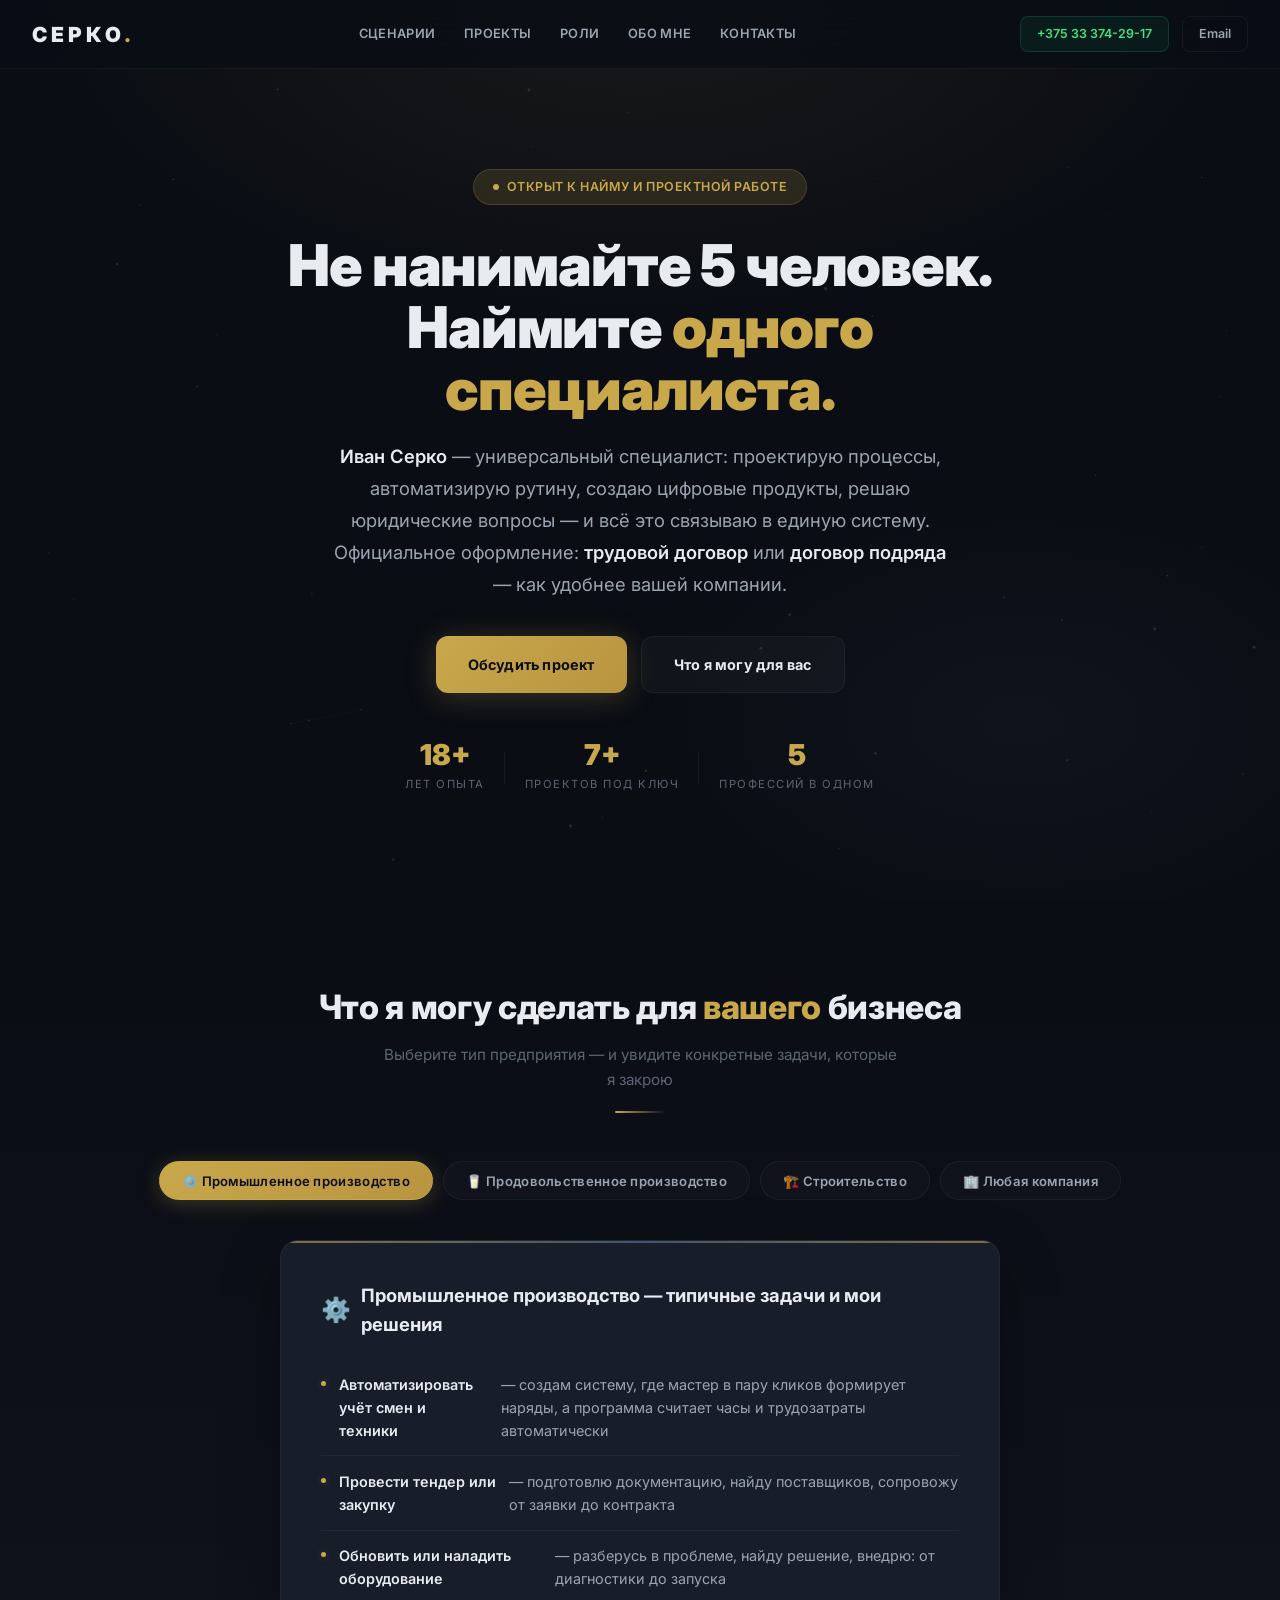
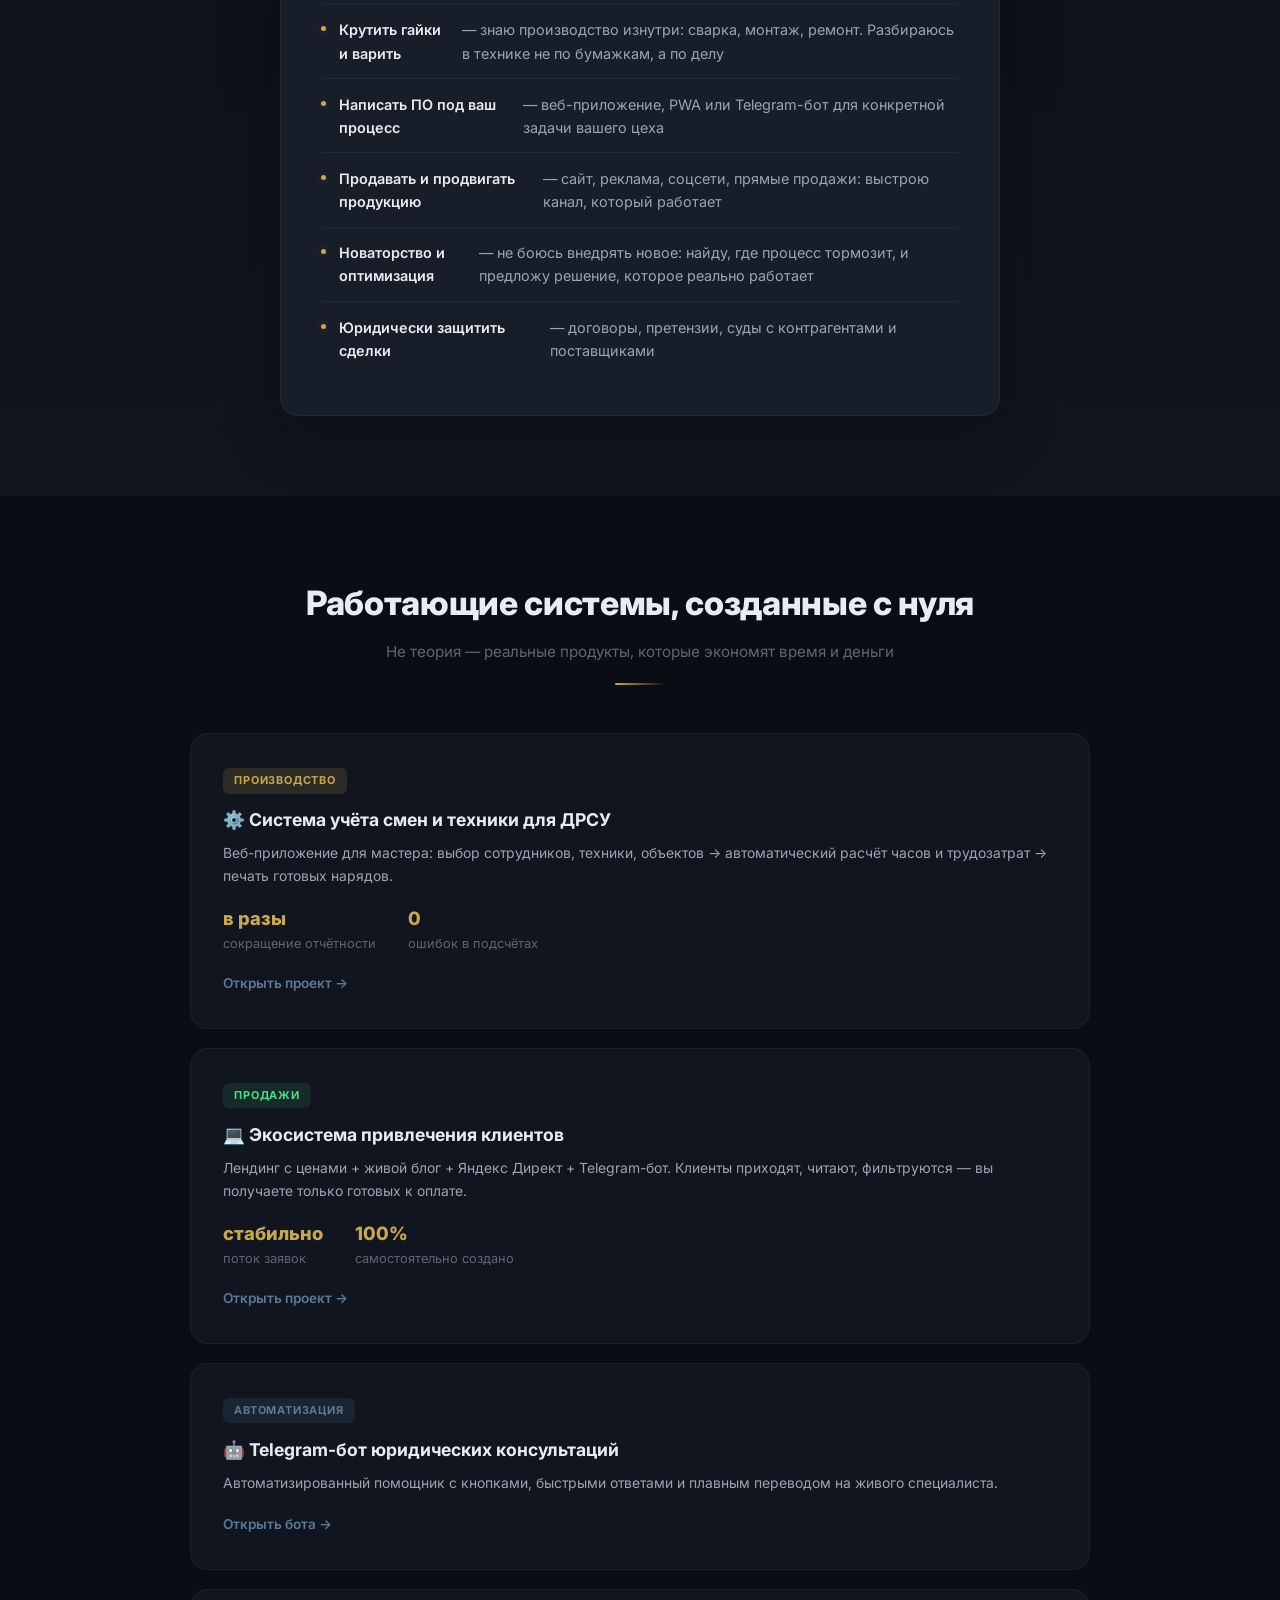
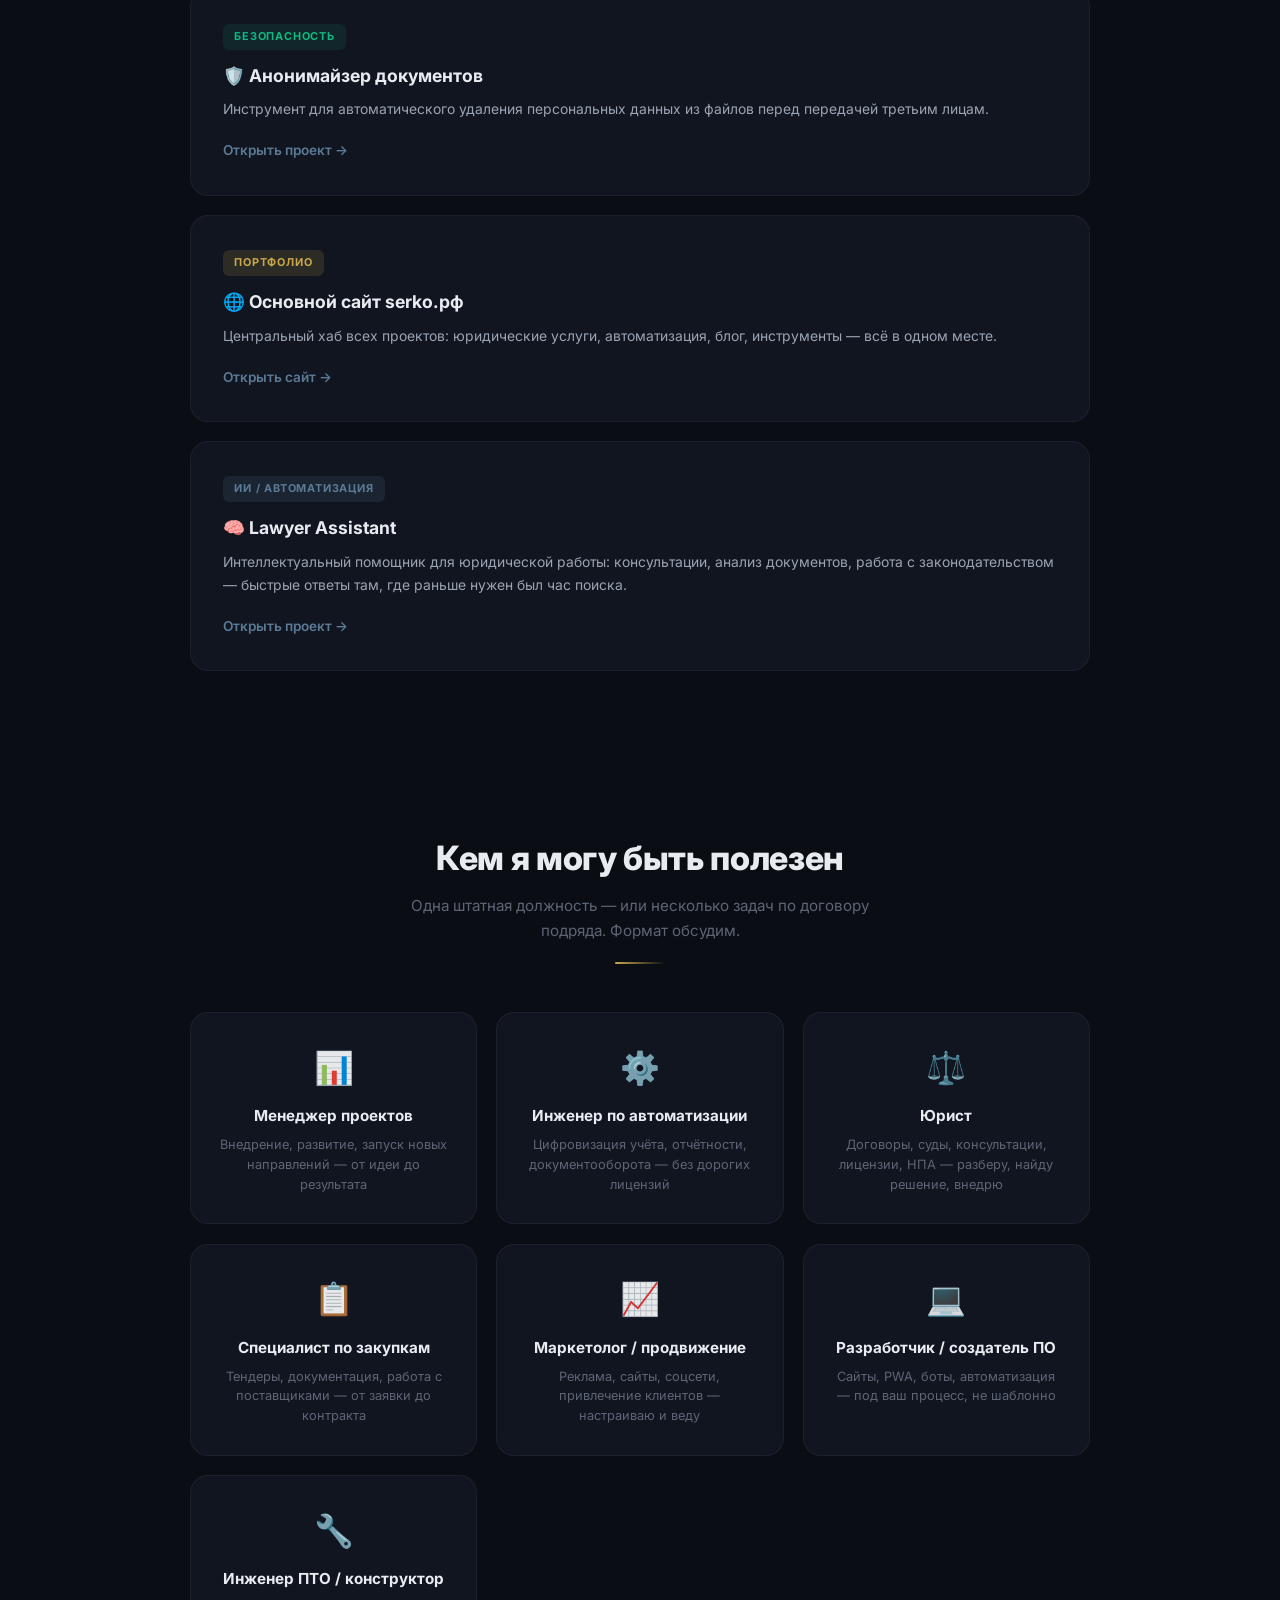
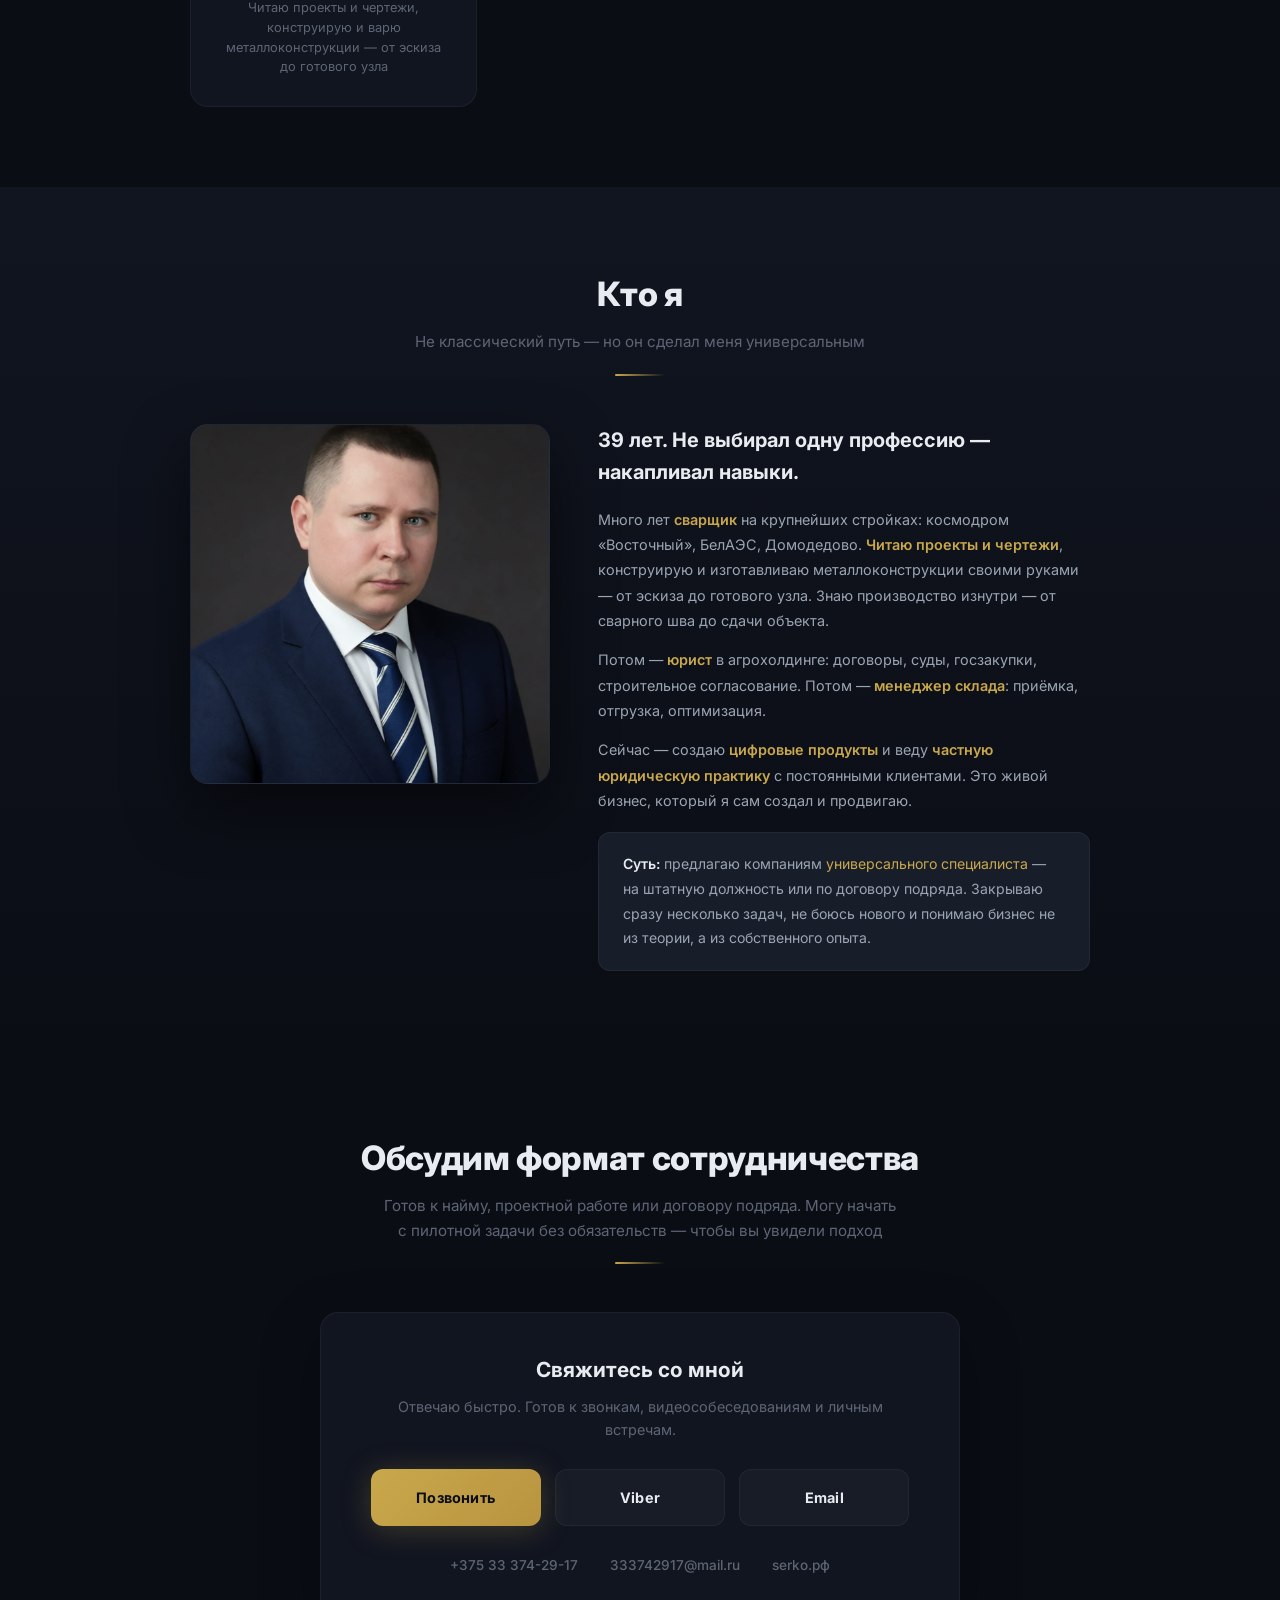
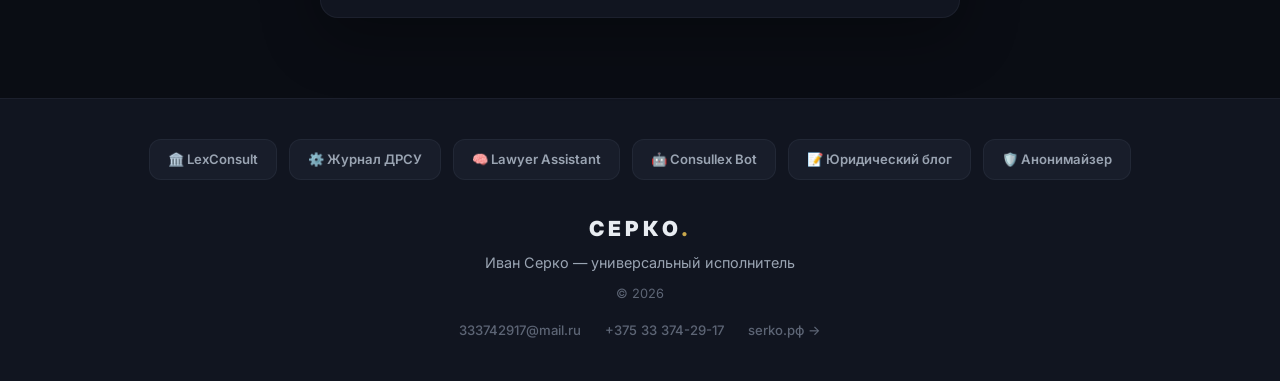
==== index.html @ 3af060c4 "Add files via upload" ====
<!DOCTYPE html>
<html lang="ru">
<head>
    <meta charset="UTF-8">
    <meta name="viewport" content="width=device-width, initial-scale=1.0, maximum-scale=1.0, user-scalable=no">
    <meta name="robots" content="noindex, nofollow">
    <title>Иван Серко — беру задачу от идеи до результата</title>
    <link rel="preconnect" href="https://fonts.googleapis.com">
    <link href="https://fonts.googleapis.com/css2?family=Inter:wght@300;400;500;600;700;800;900&display=swap" rel="stylesheet">
    <link rel="stylesheet" href="styles.css">
</head>
<body>

<nav class="navbar" aria-label="Основная навигация">
    <a href="#hero" class="nav-logo">СЕРКО<span>.</span></a>

    <div class="nav-links">
        <a href="#scenarios">Сценарии</a>
        <a href="#projects">Проекты</a>
        <a href="#roles">Роли</a>
        <a href="#about">Обо мне</a>
        <a href="#contact">Контакты</a>
    </div>

    <div class="nav-contact-top">
        <a href="tel:+375333742917" class="phone">+375 33 374-29-17</a>
        <a href="mailto:333742917@mail.ru">Email</a>
    </div>

    <button class="mobile-menu-btn" type="button" aria-expanded="false" aria-controls="mobileMenu" aria-label="Открыть меню">☰</button>

    <div class="mobile-menu" id="mobileMenu">
        <a href="#scenarios">Сценарии</a>
        <a href="#projects">Проекты</a>
        <a href="#roles">Роли</a>
        <a href="#about">Обо мне</a>
        <a href="#contact">Контакты</a>
        <a href="tel:+375333742917" class="phone">+375 33 374-29-17</a>
        <a href="mailto:333742917@mail.ru">333742917@mail.ru</a>
    </div>
</nav>

<section class="hero" id="hero">
    <canvas class="hero-canvas" aria-hidden="true"></canvas>
    <div class="hero-content">
        <div class="hero-badge">Открыт к найму и проектной работе</div>
        <h1 class="hero-title">Не нанимайте 5 человек.<br>Наймите <span class="accent">одного специалиста.</span></h1>
        <p class="hero-sub">
            <strong>Иван Серко</strong> — универсальный специалист: проектирую процессы, автоматизирую рутину, создаю цифровые продукты, решаю юридические вопросы — и всё это связываю в единую систему. Официальное оформление: <strong>трудовой договор</strong> или <strong>договор подряда</strong> — как удобнее вашей компании.
        </p>
        <div class="hero-cta">
            <a href="#contact" class="btn btn-primary">Обсудить проект</a>
            <a href="#scenarios" class="btn btn-secondary">Что я могу для вас</a>
        </div>
        <div class="hero-facts">
            <div class="hero-fact">
                <span class="num">18+</span>
                <span class="label">лет опыта</span>
            </div>
            <div class="hero-fact">
                <span class="num">7+</span>
                <span class="label">проектов под ключ</span>
            </div>
            <div class="hero-fact">
                <span class="num">5</span>
                <span class="label">профессий в одном</span>
            </div>
        </div>
    </div>
</section>

<section class="scenarios" id="scenarios">
    <div class="section-header fade-in">
        <h2>Что я могу сделать для <span style="color:var(--accent)">вашего</span> бизнеса</h2>
        <p>Выберите тип предприятия — и увидите конкретные задачи, которые я закрою</p>
        <div class="line"></div>
    </div>
    <div class="scenario-tabs fade-in" role="tablist">
        <button class="scenario-tab active" type="button">⚙️ Промышленное производство</button>
        <button class="scenario-tab" type="button">🥛 Продовольственное производство</button>
        <button class="scenario-tab" type="button">🏗️ Строительство</button>
        <button class="scenario-tab" type="button">🏢 Любая компания</button>
    </div>
    <div class="scenario-card fade-in" id="scenarioCard">
        <h3><span class="emoji">⚙️</span> Промышленное производство — типичные задачи и мои решения</h3>
        <ul class="scenario-list">
            <li><strong>Автоматизировать учёт смен и техники</strong> — создам систему, где мастер в пару кликов формирует наряды, а программа считает часы и трудозатраты автоматически</li>
            <li><strong>Провести тендер или закупку</strong> — подготовлю документацию, найду поставщиков, сопровожу от заявки до контракта</li>
            <li><strong>Обновить или наладить оборудование</strong> — разберусь в проблеме, найду решение, внедрю: от диагностики до запуска</li>
            <li><strong>Крутить гайки и варить</strong> — знаю производство изнутри: сварка, монтаж, ремонт. Разбираюсь в технике не по бумажкам, а по делу</li>
            <li><strong>Написать ПО под ваш процесс</strong> — веб-приложение, PWA или Telegram-бот для конкретной задачи вашего цеха</li>
            <li><strong>Продавать и продвигать продукцию</strong> — сайт, реклама, соцсети, прямые продажи: выстрою канал, который работает</li>
            <li><strong>Новаторство и оптимизация</strong> — не боюсь внедрять новое: найду, где процесс тормозит, и предложу решение, которое реально работает</li>
            <li><strong>Юридически защитить сделки</strong> — договоры, претензии, суды с контрагентами и поставщиками</li>
        </ul>
    </div>
</section>

<section class="projects" id="projects">
    <div class="section-header fade-in">
        <h2>Работающие системы, созданные с нуля</h2>
        <p>Не теория — реальные продукты, которые экономят время и деньги</p>
        <div class="line"></div>
    </div>
    <div class="projects-grid">
        <div class="project-card fade-in">
            <span class="tag">Производство</span>
            <h3>⚙️ Система учёта смен и техники для ДРСУ</h3>
            <p>Веб-приложение для мастера: выбор сотрудников, техники, объектов → автоматический расчёт часов и трудозатрат → печать готовых нарядов.</p>
            <div class="project-stats">
                <div class="project-stat"><div class="val">в разы</div><div class="lab">сокращение отчётности</div></div>
                <div class="project-stat"><div class="val">0</div><div class="lab">ошибок в подсчётах</div></div>
            </div>
            <a href="https://серко.рф/drsujournal" target="_blank" rel="noopener" class="project-link">Открыть проект →</a>
        </div>
        <div class="project-card fade-in">
            <span class="tag tag-green">Продажи</span>
            <h3>💻 Экосистема привлечения клиентов</h3>
            <p>Лендинг с ценами + живой блог + Яндекс Директ + Telegram-бот. Клиенты приходят, читают, фильтруются — вы получаете только готовых к оплате.</p>
            <div class="project-stats">
                <div class="project-stat"><div class="val">стабильно</div><div class="lab">поток заявок</div></div>
                <div class="project-stat"><div class="val">100%</div><div class="lab">самостоятельно создано</div></div>
            </div>
            <a href="https://серко.рф/lexconsult" target="_blank" rel="noopener" class="project-link">Открыть проект →</a>
        </div>
        <div class="project-card fade-in">
            <span class="tag tag-steel">Автоматизация</span>
            <h3>🤖 Telegram-бот юридических консультаций</h3>
            <p>Автоматизированный помощник с кнопками, быстрыми ответами и плавным переводом на живого специалиста.</p>
            <a href="https://t.me/ConsullexBot" target="_blank" rel="noopener" class="project-link">Открыть бота →</a>
        </div>
        <div class="project-card fade-in">
            <span class="tag tag-emerald">Безопасность</span>
            <h3>🛡️ Анонимайзер документов</h3>
            <p>Инструмент для автоматического удаления персональных данных из файлов перед передачей третьим лицам.</p>
            <a href="https://серко.рф/serko-anonymize/" target="_blank" rel="noopener" class="project-link">Открыть проект →</a>
        </div>
        <div class="project-card fade-in">
            <span class="tag">Портфолио</span>
            <h3>🌐 Основной сайт serko.рф</h3>
            <p>Центральный хаб всех проектов: юридические услуги, автоматизация, блог, инструменты — всё в одном месте.</p>
            <a href="https://серко.рф" target="_blank" rel="noopener" class="project-link">Открыть сайт →</a>
        </div>
        <div class="project-card fade-in">
            <span class="tag tag-steel">ИИ / Автоматизация</span>
            <h3>🧠 Lawyer Assistant</h3>
            <p>Интеллектуальный помощник для юридической работы: консультации, анализ документов, работа с законодательством — быстрые ответы там, где раньше нужен был час поиска.</p>
            <a href="https://серко.рф/lawyer_assistant_v3/" target="_blank" rel="noopener" class="project-link">Открыть проект →</a>
        </div>
    </div>
</section>

<section class="roles" id="roles">
    <div class="section-header fade-in">
        <h2>Кем я могу быть полезен</h2>
        <p>Одна штатная должность — или несколько задач по договору подряда. Формат обсудим.</p>
        <div class="line"></div>
    </div>
    <div class="roles-grid">
        <div class="role-card fade-in"><span class="emoji">📊</span><h3>Менеджер проектов</h3><p>Внедрение, развитие, запуск новых направлений — от идеи до результата</p></div>
        <div class="role-card fade-in"><span class="emoji">⚙️</span><h3>Инженер по автоматизации</h3><p>Цифровизация учёта, отчётности, документооборота — без дорогих лицензий</p></div>
        <div class="role-card fade-in"><span class="emoji">⚖️</span><h3>Юрист</h3><p>Договоры, суды, консультации, лицензии, НПА — разберу, найду решение, внедрю</p></div>
        <div class="role-card fade-in"><span class="emoji">📋</span><h3>Специалист по закупкам</h3><p>Тендеры, документация, работа с поставщиками — от заявки до контракта</p></div>
        <div class="role-card fade-in"><span class="emoji">📈</span><h3>Маркетолог / продвижение</h3><p>Реклама, сайты, соцсети, привлечение клиентов — настраиваю и веду</p></div>
        <div class="role-card fade-in"><span class="emoji">💻</span><h3>Разработчик / создатель ПО</h3><p>Сайты, PWA, боты, автоматизация — под ваш процесс, не шаблонно</p></div>
        <div class="role-card fade-in"><span class="emoji">🔧</span><h3>Инженер ПТО / конструктор</h3><p>Читаю проекты и чертежи, конструирую и варю металлоконструкции — от эскиза до готового узла</p></div>
    </div>
</section>

<section class="about" id="about">
    <div class="section-header fade-in">
        <h2>Кто я</h2>
        <p>Не классический путь — но он сделал меня универсальным</p>
        <div class="line"></div>
    </div>
    <div class="about-grid">
        <div class="about-photo fade-in">
            <img src="serko.jpg" alt="Иван Серко" loading="lazy" onload="this.classList.add('loaded')" onerror="this.style.display='none'">
            <span class="fallback">👨‍💻</span>
        </div>
        <div class="about-text fade-in">
            <h3>39 лет. Не выбирал одну профессию — накапливал навыки.</h3>
            <p>Много лет <strong>сварщик</strong> на крупнейших стройках: космодром «Восточный», БелАЭС, Домодедово. <strong>Читаю проекты и чертежи</strong>, конструирую и изготавливаю металлоконструкции своими руками — от эскиза до готового узла. Знаю производство изнутри — от сварного шва до сдачи объекта.</p>
            <p>Потом — <strong>юрист</strong> в агрохолдинге: договоры, суды, госзакупки, строительное согласование. Потом — <strong>менеджер склада</strong>: приёмка, отгрузка, оптимизация.</p>
            <p>Сейчас — создаю <strong>цифровые продукты</strong> и веду <strong>частную юридическую практику</strong> с постоянными клиентами. Это живой бизнес, который я сам создал и продвигаю.</p>
            <div class="about-box">
                <p><strong>Суть:</strong> предлагаю компаниям <span class="highlight">универсального специалиста</span> — на штатную должность или по договору подряда. Закрываю сразу несколько задач, не боюсь нового и понимаю бизнес не из теории, а из собственного опыта.</p>
            </div>
        </div>
    </div>
</section>

<section class="contact" id="contact">
    <div class="section-header fade-in">
        <h2>Обсудим формат сотрудничества</h2>
        <p>Готов к найму, проектной работе или договору подряда. Могу начать с пилотной задачи без обязательств — чтобы вы увидели подход</p>
        <div class="line"></div>
    </div>
    <div class="contact-box fade-in">
        <h3>Свяжитесь со мной</h3>
        <p>Отвечаю быстро. Готов к звонкам, видеособеседованиям и личным встречам.</p>
        <div class="contact-btns">
            <a href="tel:+375333742917" class="btn btn-primary">Позвонить</a>
            <a href="viber://chat?number=%2B375333742917" class="btn btn-secondary">Viber</a>
            <a href="mailto:333742917@mail.ru" class="btn btn-secondary">Email</a>
        </div>
        <div class="contact-links">
            <a href="tel:+375333742917">+375 33 374-29-17</a>
            <a href="mailto:333742917@mail.ru">333742917@mail.ru</a>
            <a href="https://серко.рф" target="_blank" rel="noopener">serko.рф</a>
        </div>
    </div>
</section>

<footer>
    <div class="footer-links">
        <a href="https://серко.рф/lexconsult" target="_blank" rel="noopener">🏛️ LexConsult</a>
        <a href="https://серко.рф/drsujournal" target="_blank" rel="noopener">⚙️ Журнал ДРСУ</a>
        <a href="https://серко.рф/lawyer_assistant_v3" target="_blank" rel="noopener">🧠 Lawyer Assistant</a>
        <a href="https://t.me/ConsullexBot" target="_blank" rel="noopener">🤖 Consullex Bot</a>
        <a href="https://серко.рф/legal-blog" target="_blank" rel="noopener">📝 Юридический блог</a>
        <a href="https://серко.рф/serko-anonymize/" target="_blank" rel="noopener">🛡️ Анонимайзер</a>
    </div>
    <div class="footer-brand">СЕРКО<span>.</span></div>
    <div class="footer-name">Иван Серко — универсальный исполнитель</div>
    <div class="footer-year">© 2026</div>
    <div class="footer-meta">
        <a href="mailto:333742917@mail.ru">333742917@mail.ru</a>
        <a href="tel:+375333742917">+375 33 374-29-17</a>
        <a href="https://серко.рф" target="_blank" rel="noopener">serko.рф →</a>
    </div>
</footer>

<script src="app.js" defer></script>
</body>
</html>
---- styles.css ----
:root {
    --bg: #0a0d14;
    --bg-card: #111520;
    --bg-elevated: #181d2a;
    --accent: #c9a84c;
    --accent-dim: rgba(201, 168, 76, 0.15);
    --accent-glow: rgba(201, 168, 76, 0.25);
    --steel: #5a7a96;
    --green: #4ade80;
    --text: #e8ecf1;
    --text-dim: #9aa4b2;
    --text-muted: #5d6575;
    --border: rgba(148, 163, 184, 0.08);
    --border-hover: rgba(201, 168, 76, 0.25);
    --radius: 18px;
    --radius-sm: 12px;
    --ease-out: cubic-bezier(0.16, 1, 0.3, 1);
}

/* ===== Base ===== */

* { margin: 0; padding: 0; box-sizing: border-box; }

html { scroll-behavior: smooth; }

body {
    font-family: 'Inter', -apple-system, BlinkMacSystemFont, sans-serif;
    background: var(--bg);
    color: var(--text);
    line-height: 1.6;
    overflow-x: hidden;
    -webkit-font-smoothing: antialiased;
}

/* ===== Navbar ===== */

.navbar {
    position: fixed;
    top: 0; left: 0; right: 0;
    z-index: 1000;
    padding: 1rem 2rem;
    display: flex;
    justify-content: space-between;
    align-items: center;
    background: rgba(10, 13, 20, 0.85);
    backdrop-filter: blur(16px);
    border-bottom: 1px solid var(--border);
}

.nav-logo {
    font-size: 1.3rem;
    font-weight: 900;
    letter-spacing: 4px;
    color: var(--text);
    text-decoration: none;
}

.nav-logo span { color: var(--accent); }

.nav-links {
    display: flex;
    gap: 1.8rem;
    align-items: center;
}

.nav-links a {
    color: var(--text-dim);
    text-decoration: none;
    font-size: 0.8rem;
    font-weight: 600;
    letter-spacing: 0.3px;
    transition: color 0.3s;
    text-transform: uppercase;
}

.nav-links a:hover { color: var(--accent); }

.nav-contact-top {
    display: flex;
    gap: 0.8rem;
    align-items: center;
}

.nav-contact-top a {
    padding: 0.45rem 1rem;
    border-radius: 8px;
    font-size: 0.78rem;
    font-weight: 600;
    text-decoration: none;
    transition: all 0.3s;
    border: 1px solid var(--border);
    color: var(--text-dim);
}

.nav-contact-top a:hover {
    border-color: var(--accent);
    color: var(--accent);
}

.nav-contact-top a.phone {
    background: rgba(16, 185, 129, 0.08);
    border-color: rgba(16, 185, 129, 0.2);
    color: var(--green);
}

.nav-contact-top a.phone:hover { background: rgba(16, 185, 129, 0.15); }

.mobile-menu-btn {
    display: none;
    background: none;
    border: none;
    color: var(--text);
    font-size: 1.4rem;
    cursor: pointer;
}

/* ===== Hero ===== */

.hero {
    min-height: 100vh;
    display: flex;
    flex-direction: column;
    justify-content: center;
    align-items: center;
    position: relative;
    padding: 8rem 2rem 4rem;
    text-align: center;
    overflow: hidden;
}

.hero::before {
    content: '';
    position: absolute;
    inset: 0;
    background:
        radial-gradient(ellipse 80% 60% at 50% 0%, rgba(201, 168, 76, 0.08) 0%, transparent 60%),
        radial-gradient(ellipse 60% 50% at 80% 80%, rgba(90, 122, 150, 0.06) 0%, transparent 50%);
    pointer-events: none;
}

.hero-canvas {
    position: absolute;
    top: 0; left: 0;
    width: 100%; height: 100%;
    z-index: 0;
    opacity: 0.5;
}

.hero-content {
    position: relative;
    z-index: 2;
    max-width: 820px;
}

.hero-badge {
    display: inline-flex;
    align-items: center;
    gap: 0.5rem;
    padding: 0.45rem 1.2rem;
    background: var(--accent-dim);
    border: 1px solid rgba(201, 168, 76, 0.2);
    border-radius: 100px;
    font-size: 0.78rem;
    font-weight: 600;
    color: var(--accent);
    margin-bottom: 1.8rem;
    letter-spacing: 0.5px;
    text-transform: uppercase;
    animation: fade-in-down 0.8s ease both;
}

.hero-badge::before {
    content: '';
    width: 6px; height: 6px;
    background: var(--accent);
    border-radius: 50%;
    animation: pulse 2.5s infinite;
}

.hero-title {
    font-size: clamp(2rem, 5.5vw, 3.6rem);
    font-weight: 900;
    line-height: 1.08;
    margin-bottom: 1.2rem;
    animation: fade-in-up 0.8s ease 0.1s both;
    letter-spacing: -0.02em;
}

.hero-title .accent { color: var(--accent); }

.hero-sub {
    font-size: clamp(0.95rem, 2.2vw, 1.15rem);
    color: var(--text-dim);
    max-width: 620px;
    margin: 0 auto 2.2rem;
    line-height: 1.75;
    animation: fade-in-up 0.8s ease 0.2s both;
}

.hero-sub strong { color: var(--text); font-weight: 600; }

.hero-cta {
    display: flex;
    gap: 0.9rem;
    justify-content: center;
    flex-wrap: wrap;
    animation: fade-in-up 0.8s ease 0.3s both;
}

.hero-facts {
    display: flex;
    justify-content: center;
    gap: 2.5rem;
    margin-top: 3rem;
    flex-wrap: wrap;
    animation: fade-in-up 0.8s ease 0.4s both;
}

.hero-fact {
    text-align: center;
    position: relative;
}

.hero-fact:not(:last-child)::after {
    content: '';
    position: absolute;
    right: -1.25rem;
    top: 20%;
    height: 60%;
    width: 1px;
    background: var(--border);
}

.hero-fact .num {
    font-size: 1.8rem;
    font-weight: 900;
    color: var(--accent);
    display: block;
    line-height: 1;
}

.hero-fact .label {
    font-size: 0.7rem;
    color: var(--text-muted);
    text-transform: uppercase;
    letter-spacing: 1.5px;
    margin-top: 0.3rem;
}

/* ===== Sections ===== */

section { padding: 5rem 2rem; }

.section-header {
    text-align: center;
    margin-bottom: 3rem;
}

.section-header h2 {
    font-size: clamp(1.5rem, 4vw, 2.1rem);
    font-weight: 800;
    margin-bottom: 0.6rem;
    letter-spacing: -0.01em;
}

.section-header p {
    color: var(--text-muted);
    font-size: 0.95rem;
    max-width: 520px;
    margin: 0 auto;
    line-height: 1.6;
}

.section-header .line {
    width: 50px; height: 2px;
    background: linear-gradient(90deg, var(--accent), transparent);
    margin: 1.2rem auto 0;
    border-radius: 2px;
}

/* ===== Buttons ===== */

.btn {
    padding: 1rem 2rem;
    border-radius: var(--radius-sm);
    font-weight: 700;
    font-size: 0.9rem;
    text-decoration: none;
    display: inline-flex;
    align-items: center;
    gap: 0.5rem;
    transition: all 0.35s var(--ease-out);
    cursor: pointer;
    border: none;
    font-family: inherit;
    letter-spacing: 0.2px;
}

.btn-primary {
    background: linear-gradient(135deg, var(--accent), #b8943f);
    color: var(--bg);
    box-shadow: 0 4px 30px var(--accent-glow);
}

.btn-primary:hover {
    transform: translateY(-2px);
    box-shadow: 0 8px 40px var(--accent-glow);
}

.btn-secondary {
    background: rgba(255, 255, 255, 0.03);
    color: var(--text);
    border: 1px solid var(--border);
}

.btn-secondary:hover {
    background: rgba(255, 255, 255, 0.06);
    border-color: var(--accent);
    color: var(--accent);
}

/* ===== Scenarios ===== */

.scenarios {
    background: linear-gradient(180deg, var(--bg) 0%, var(--bg-card) 100%);
}

.scenario-tabs {
    display: flex;
    gap: 0.6rem;
    justify-content: center;
    flex-wrap: wrap;
    margin-bottom: 2.5rem;
}

.scenario-tab {
    padding: 0.65rem 1.4rem;
    background: rgba(255, 255, 255, 0.02);
    border: 1px solid var(--border);
    border-radius: 100px;
    color: var(--text-dim);
    font-size: 0.82rem;
    font-weight: 600;
    cursor: pointer;
    transition: all 0.3s;
    font-family: inherit;
    letter-spacing: 0.3px;
}

.scenario-tab:hover {
    border-color: var(--steel);
    color: var(--text);
}

.scenario-tab.active {
    background: linear-gradient(135deg, var(--accent), #b8943f);
    color: var(--bg);
    border-color: var(--accent);
    box-shadow: 0 4px 20px var(--accent-glow);
}

.scenario-card {
    max-width: 720px;
    margin: 0 auto;
    background: var(--bg-elevated);
    border: 1px solid var(--border);
    border-radius: var(--radius);
    padding: 2.5rem;
    position: relative;
    overflow: hidden;
    box-shadow: 0 20px 60px rgba(0, 0, 0, 0.3);
    transition: opacity 0.45s var(--ease-out), transform 0.45s var(--ease-out);
}

.scenario-card::before {
    content: '';
    position: absolute;
    top: 0; left: 0; right: 0;
    height: 2px;
    background: linear-gradient(90deg, var(--accent), var(--steel), var(--accent));
    opacity: 0.6;
}

.scenario-card.is-switching {
    opacity: 0;
    transform: translateY(12px);
}

.scenario-card h3 {
    font-size: 1.15rem;
    margin-bottom: 1.2rem;
    display: flex;
    align-items: center;
    gap: 0.6rem;
    font-weight: 700;
}

.scenario-card h3 .emoji { font-size: 1.5rem; }

.scenario-list {
    list-style: none;
}

.scenario-list li {
    padding: 0.85rem 0;
    border-bottom: 1px solid var(--border);
    font-size: 0.9rem;
    color: var(--text-dim);
    display: flex;
    align-items: flex-start;
    gap: 0.8rem;
    line-height: 1.6;
}

.scenario-list li:last-child { border-bottom: none; }

.scenario-list li::before {
    content: '';
    width: 5px; height: 5px;
    background: var(--accent);
    border-radius: 50%;
    margin-top: 0.5rem;
    flex-shrink: 0;
    box-shadow: 0 0 8px var(--accent-glow);
}

.scenario-list li strong {
    color: var(--text);
    font-weight: 600;
}

/* ===== Projects ===== */

.projects-grid {
    max-width: 900px;
    margin: 0 auto;
    display: grid;
    gap: 1.2rem;
}

.project-card {
    background: var(--bg-card);
    border: 1px solid var(--border);
    border-radius: var(--radius);
    padding: 2rem;
    transition: all 0.4s var(--ease-out);
    position: relative;
    overflow: hidden;
}

.project-card:hover {
    transform: translateY(-4px);
    border-color: var(--border-hover);
    box-shadow: 0 20px 50px rgba(0, 0, 0, 0.4), 0 0 0 1px var(--border-hover);
}

.tag {
    display: inline-block;
    padding: 0.25rem 0.7rem;
    background: var(--accent-dim);
    color: var(--accent);
    border-radius: 6px;
    font-size: 0.68rem;
    font-weight: 700;
    text-transform: uppercase;
    letter-spacing: 0.8px;
    margin-bottom: 0.8rem;
}

.tag-green  { background: rgba(74, 222, 128, 0.1);    color: var(--green); }
.tag-steel  { background: rgba(90, 122, 150, 0.15);  color: var(--steel); }
.tag-emerald{ background: rgba(16, 185, 129, 0.1);    color: #10b981; }

.project-card h3 {
    font-size: 1.1rem;
    font-weight: 700;
    margin-bottom: 0.5rem;
}

.project-card p {
    font-size: 0.87rem;
    color: var(--text-dim);
    line-height: 1.65;
    margin-bottom: 1rem;
}

.project-stats {
    display: flex;
    gap: 2rem;
    flex-wrap: wrap;
    margin-bottom: 1rem;
}

.project-stat { font-size: 0.8rem; }

.project-stat .val {
    font-size: 1.15rem;
    font-weight: 800;
    color: var(--accent);
}

.project-stat .lab { color: var(--text-muted); }

.project-link {
    display: inline-flex;
    align-items: center;
    gap: 0.4rem;
    color: var(--steel);
    text-decoration: none;
    font-size: 0.85rem;
    font-weight: 600;
    transition: all 0.3s;
}

.project-link:hover {
    color: var(--accent);
    gap: 0.7rem;
}

/* ===== Roles ===== */

.roles-grid {
    max-width: 900px;
    margin: 0 auto;
    display: grid;
    grid-template-columns: repeat(auto-fit, minmax(240px, 1fr));
    gap: 1.2rem;
}

.role-card {
    background: var(--bg-card);
    border: 1px solid var(--border);
    border-radius: var(--radius);
    padding: 1.8rem;
    text-align: center;
    transition: all 0.4s var(--ease-out);
    position: relative;
}

.role-card:hover {
    border-color: var(--border-hover);
    transform: translateY(-4px);
    box-shadow: 0 15px 40px rgba(0, 0, 0, 0.3);
}

.role-card .emoji {
    font-size: 2rem;
    margin-bottom: 0.7rem;
    display: block;
    opacity: 0.9;
}

.role-card h3 {
    font-size: 0.95rem;
    font-weight: 700;
    margin-bottom: 0.4rem;
}

.role-card p {
    font-size: 0.8rem;
    color: var(--text-muted);
    line-height: 1.55;
}

/* ===== About ===== */

.about {
    background: linear-gradient(180deg, var(--bg-card) 0%, var(--bg) 100%);
}

.about-grid {
    max-width: 900px;
    margin: 0 auto;
    display: grid;
    grid-template-columns: 360px 1fr;
    gap: 3rem;
    align-items: start;
}

.about-photo {
    aspect-ratio: 1;
    background: linear-gradient(135deg, #1a2438, var(--bg-card));
    border-radius: var(--radius);
    display: flex;
    align-items: center;
    justify-content: center;
    font-size: 4rem;
    border: 1px solid var(--border);
    position: relative;
    overflow: hidden;
    box-shadow: 0 25px 60px rgba(0, 0, 0, 0.5);
}

.about-photo::before {
    content: '';
    position: absolute;
    inset: 0;
    background: linear-gradient(135deg, rgba(201, 168, 76, 0.1), transparent 60%);
}

.about-photo img {
    position: absolute;
    inset: 0;
    width: 100%; height: 100%;
    object-fit: cover;
    opacity: 0;
    transition: opacity 0.4s;
    z-index: 2;
}

.about-photo img.loaded { opacity: 1; }

.about-photo .fallback {
    position: relative;
    z-index: 1;
    opacity: 0.6;
}

.about-text h3 {
    font-size: 1.25rem;
    margin-bottom: 1.2rem;
    font-weight: 700;
}

.about-text p {
    color: var(--text-dim);
    font-size: 0.9rem;
    line-height: 1.75;
    margin-bottom: 0.9rem;
}

.about-text strong { color: var(--accent); font-weight: 600; }

.about-box {
    background: var(--bg-elevated);
    border: 1px solid var(--border);
    border-radius: var(--radius-sm);
    padding: 1.2rem 1.5rem;
    margin-top: 1.2rem;
}

.about-box p {
    margin: 0;
    font-size: 0.88rem;
    color: var(--text-dim);
}

.about-box strong { color: var(--text); }

.about-box .highlight { color: var(--accent); }

/* ===== Contact ===== */

.contact-box {
    max-width: 640px;
    margin: 0 auto;
    background: var(--bg-card);
    border: 1px solid var(--border);
    border-radius: var(--radius);
    padding: 2.5rem;
    text-align: center;
    box-shadow: 0 20px 60px rgba(0, 0, 0, 0.3);
}

.contact-box h3 {
    font-size: 1.3rem;
    margin-bottom: 0.5rem;
    font-weight: 700;
}

.contact-box > p {
    color: var(--text-muted);
    font-size: 0.9rem;
    margin-bottom: 1.8rem;
}

.contact-btns {
    display: flex;
    gap: 0.9rem;
    justify-content: center;
    flex-wrap: wrap;
}

.contact-btns .btn {
    min-width: 170px;
    justify-content: center;
}

.contact-links {
    margin-top: 1.8rem;
    display: flex;
    justify-content: center;
    gap: 2rem;
    flex-wrap: wrap;
}

.contact-links a {
    color: var(--text-muted);
    text-decoration: none;
    font-size: 0.85rem;
    transition: color 0.3s;
    font-weight: 500;
}

.contact-links a:hover { color: var(--accent); }

/* ===== Footer ===== */

footer {
    background: var(--bg-card);
    border-top: 1px solid var(--border);
    padding: 2.5rem 2rem;
    text-align: center;
}

.footer-links {
    display: flex;
    justify-content: center;
    gap: 0.8rem;
    flex-wrap: wrap;
    margin-bottom: 2rem;
}

.footer-links a {
    display: inline-flex;
    align-items: center;
    gap: 0.4rem;
    padding: 0.55rem 1.1rem;
    background: var(--bg-elevated);
    border: 1px solid var(--border);
    border-radius: var(--radius-sm);
    color: var(--text-dim);
    text-decoration: none;
    font-size: 0.82rem;
    font-weight: 600;
    transition: all 0.35s var(--ease-out);
}

.footer-links a:hover {
    border-color: var(--accent);
    color: var(--accent);
    transform: translateY(-2px);
    box-shadow: 0 8px 25px rgba(0, 0, 0, 0.2);
}

.footer-brand {
    font-size: 1.3rem;
    font-weight: 900;
    letter-spacing: 4px;
    margin-bottom: 0.4rem;
}

.footer-brand span { color: var(--accent); }

.footer-name { color: var(--text-dim); margin-bottom: 0.6rem; font-size: 0.9rem; }
.footer-year { color: var(--text-muted); font-size: 0.8rem; margin-bottom: 1rem; }

.footer-meta {
    display: flex;
    justify-content: center;
    gap: 1.5rem;
    flex-wrap: wrap;
    font-size: 0.82rem;
}

.footer-meta a {
    color: var(--text-muted);
    text-decoration: none;
    transition: color 0.3s;
    font-weight: 500;
}

.footer-meta a:hover { color: var(--accent); }

/* ===== Mobile menu ===== */

.mobile-menu {
    display: none;
    flex-direction: column;
    gap: 0.5rem;
    position: absolute;
    top: 100%;
    left: 0;
    right: 0;
    padding: 1.5rem;
    background: rgba(10, 13, 20, 0.98);
    backdrop-filter: blur(16px);
    border-bottom: 1px solid var(--border);
}

.mobile-menu.open { display: flex; }

.mobile-menu a {
    color: var(--text-dim);
    text-decoration: none;
    font-size: 0.9rem;
    font-weight: 600;
    padding: 0.6rem 0;
    text-transform: uppercase;
    letter-spacing: 0.3px;
}

.mobile-menu a:hover { color: var(--accent); }

.mobile-menu .phone { color: var(--green); }

/* ===== Animations ===== */

@keyframes pulse {
    0%, 100% { opacity: 1; transform: scale(1); }
    50% { opacity: 0.4; transform: scale(1.4); }
}

@keyframes fade-in-up {
    from { opacity: 0; transform: translateY(30px); }
    to   { opacity: 1; transform: translateY(0); }
}

@keyframes fade-in-down {
    from { opacity: 0; transform: translateY(-20px); }
    to   { opacity: 1; transform: translateY(0); }
}

.fade-in {
    opacity: 0;
    transform: translateY(30px);
    transition: opacity 0.8s var(--ease-out), transform 0.8s var(--ease-out);
}

.fade-in.visible {
    opacity: 1;
    transform: translateY(0);
}

@media (prefers-reduced-motion: reduce) {
    html { scroll-behavior: auto; }
    .fade-in { opacity: 1; transform: none; transition: none; }
    .hero-badge, .hero-title, .hero-sub, .hero-cta, .hero-facts { animation: none; }
}

/* ===== Responsive ===== */

@media (max-width: 768px) {
    .navbar { padding: 0.8rem 1rem; }
    .nav-links,
    .nav-contact-top { display: none; }
    .mobile-menu-btn { display: block; }
    .about-grid { grid-template-columns: 1fr; }
    .about-photo { width: 100%; max-width: 340px; margin: 0 auto; }
    .hero-facts { gap: 1.5rem; }
    .hero-fact:not(:last-child)::after { display: none; }
    .scenario-card { padding: 1.8rem; }
    section { padding: 3.5rem 1.2rem; }
    .contact-box { padding: 1.8rem; }
    .project-card { padding: 1.5rem; }
}
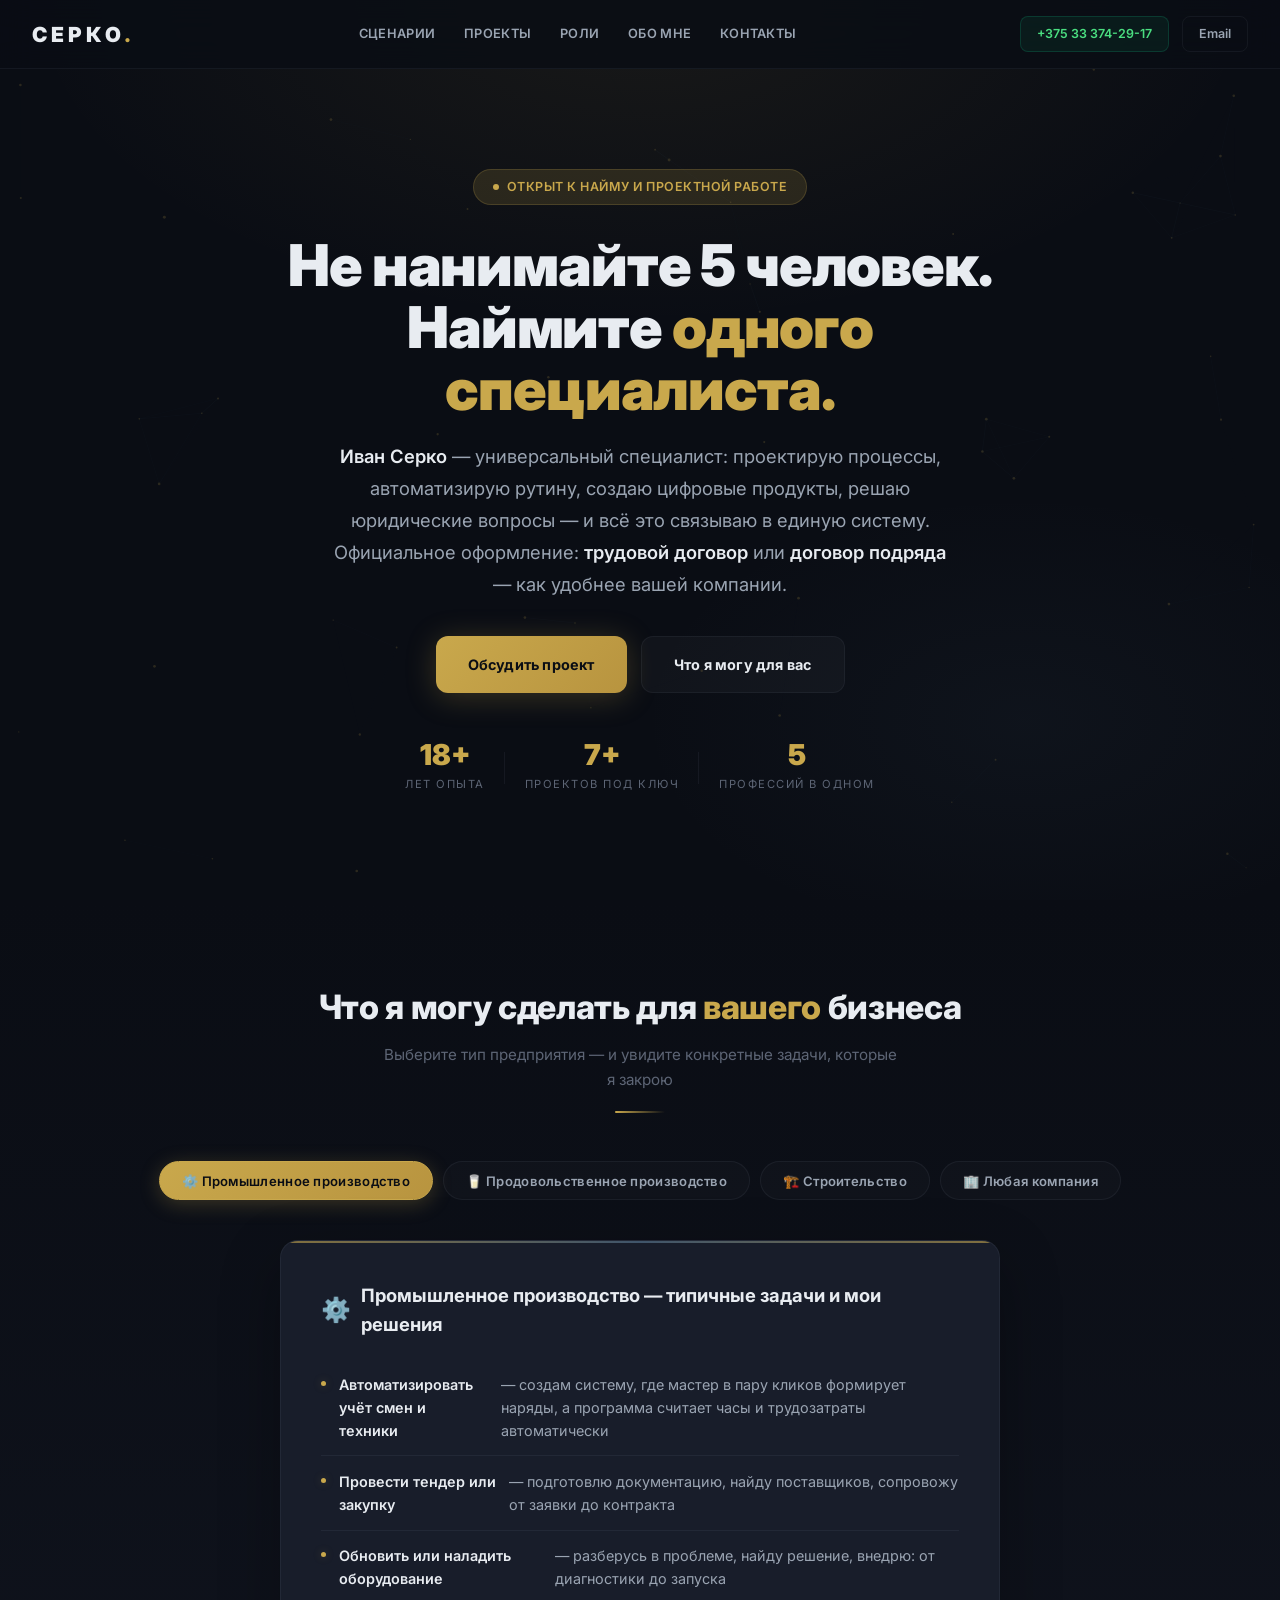
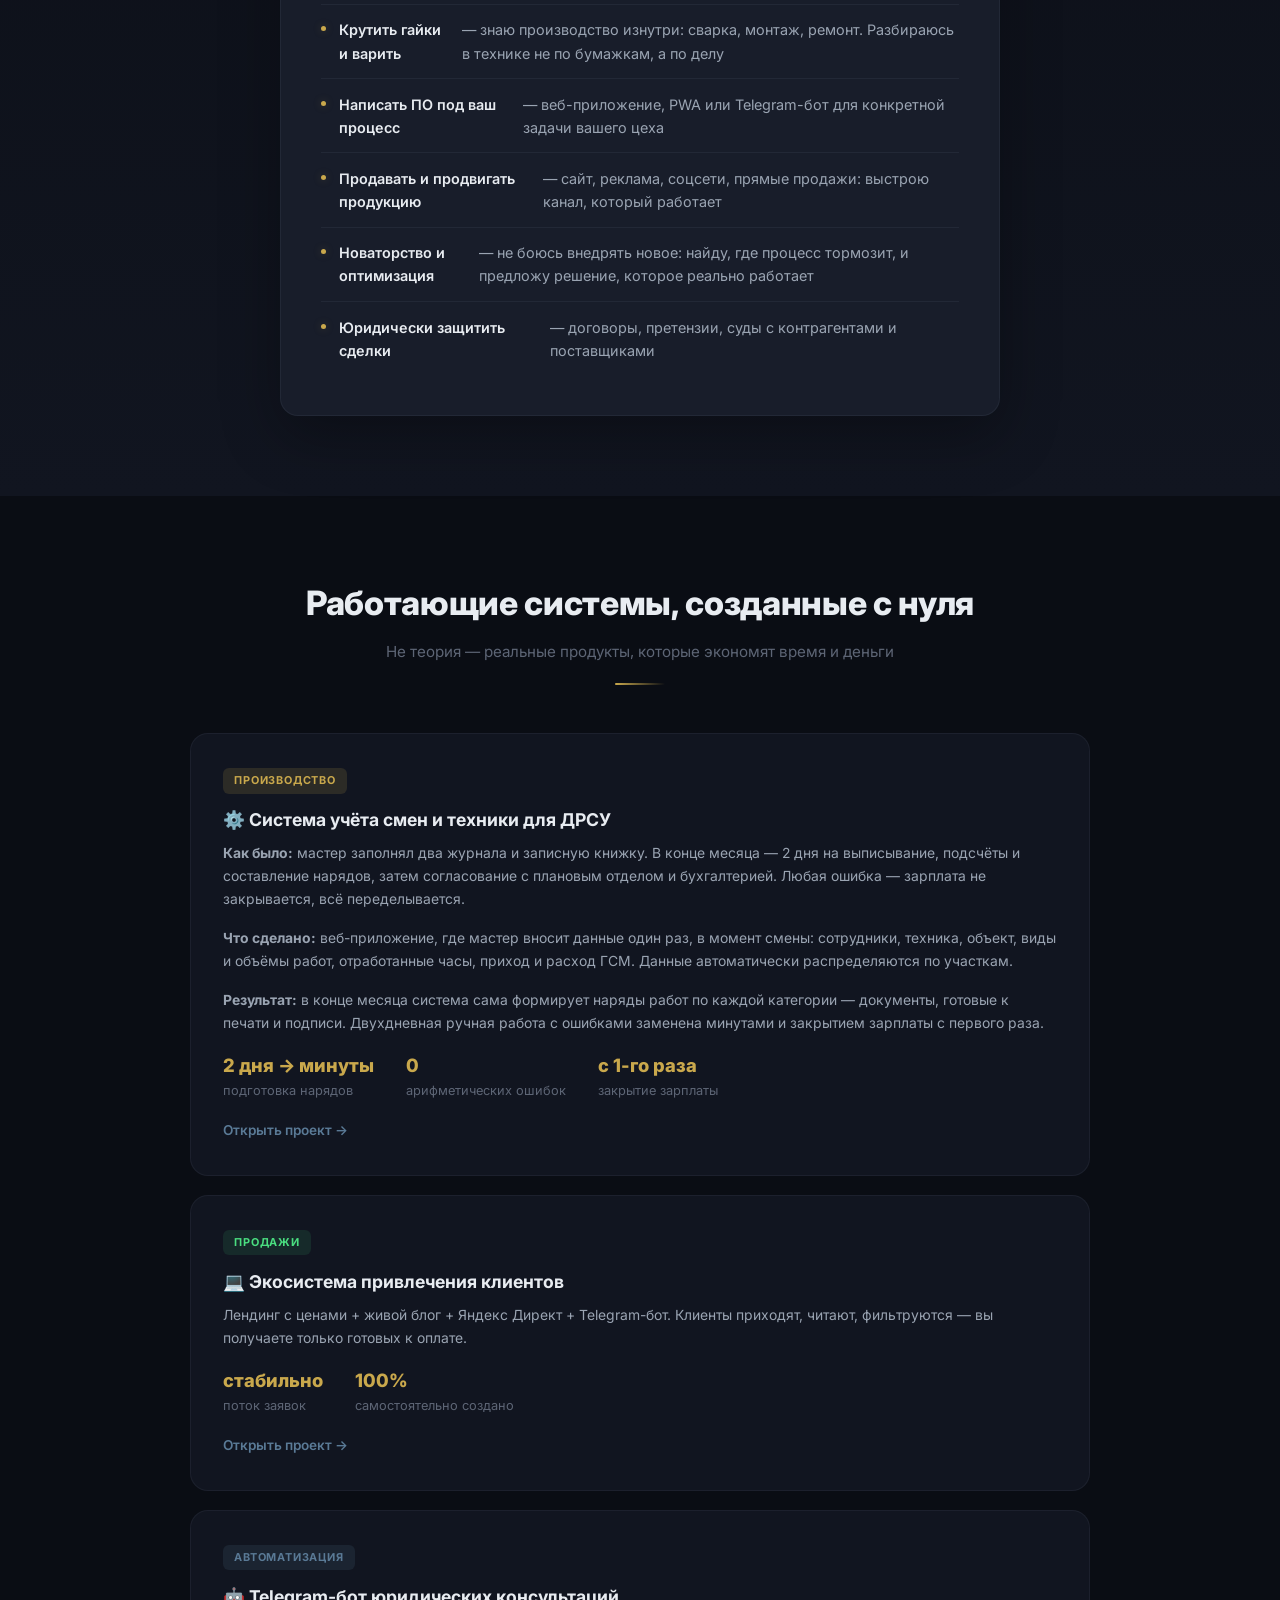
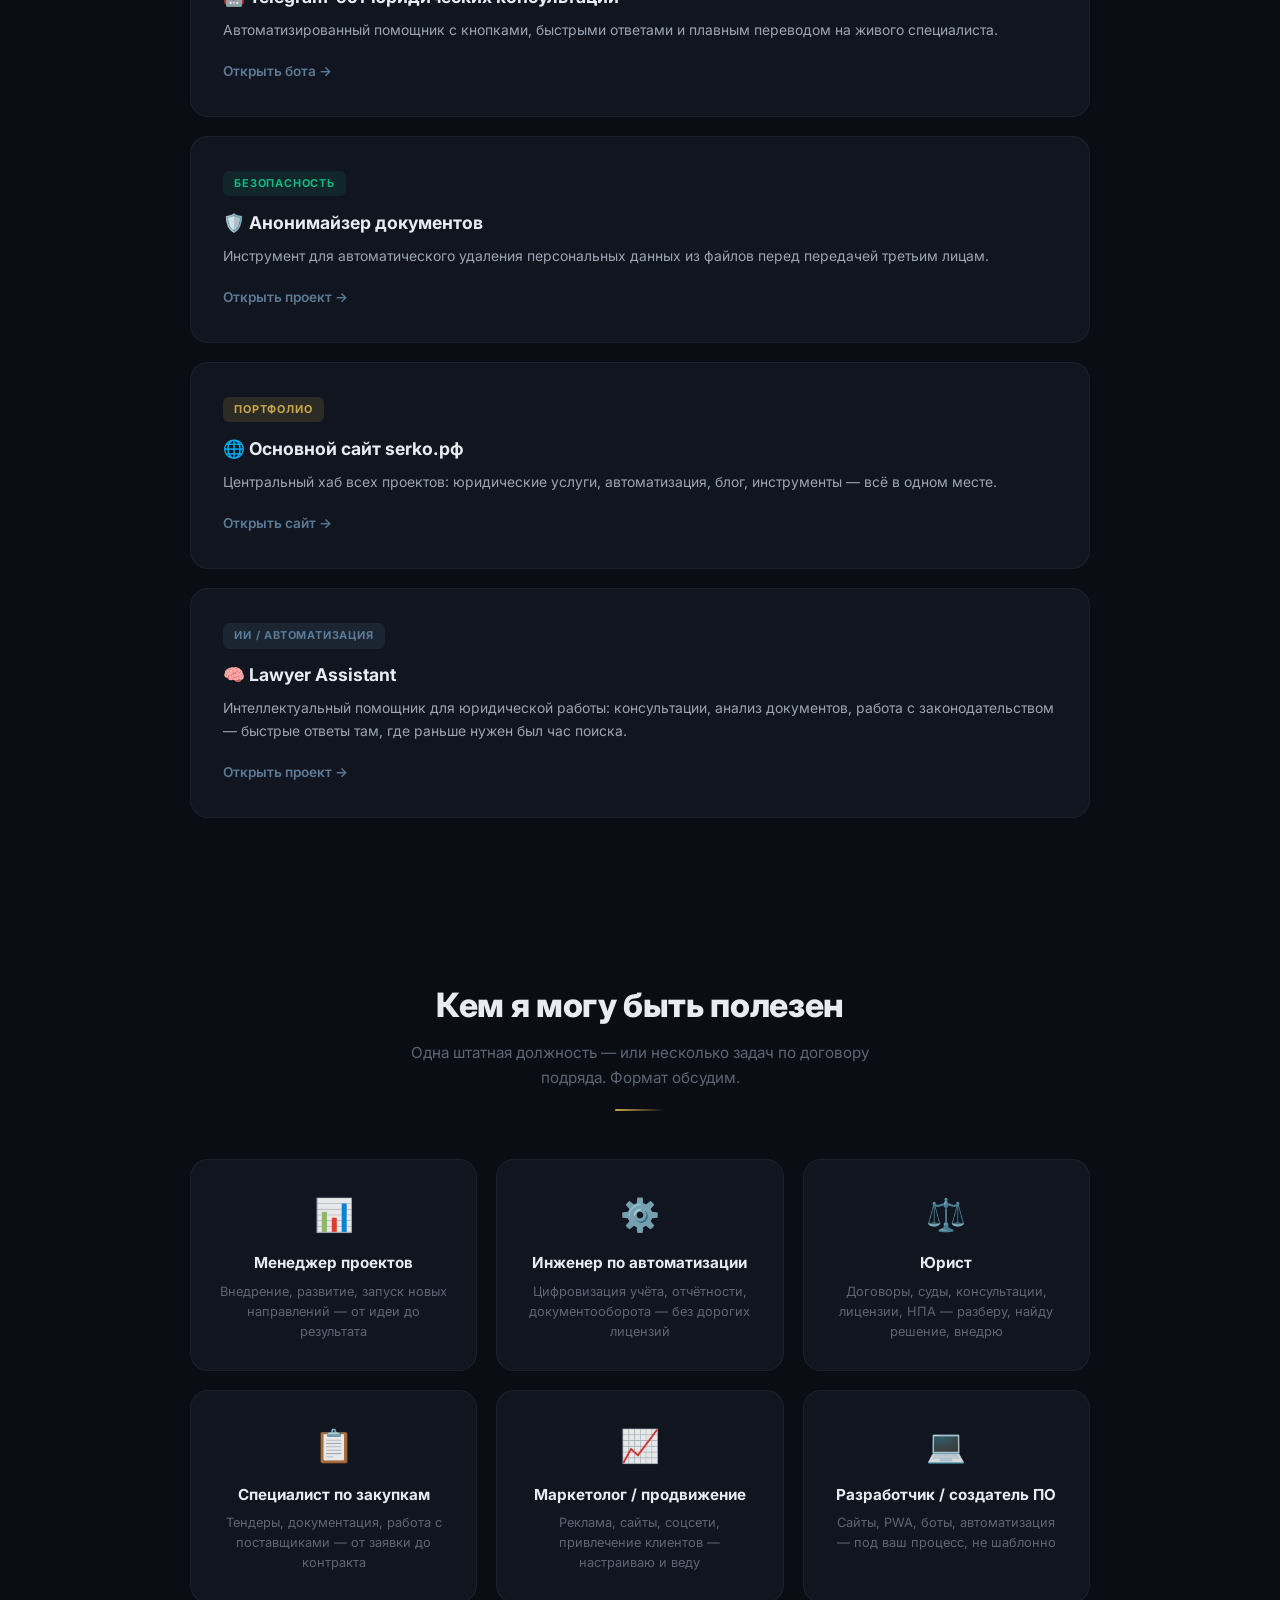
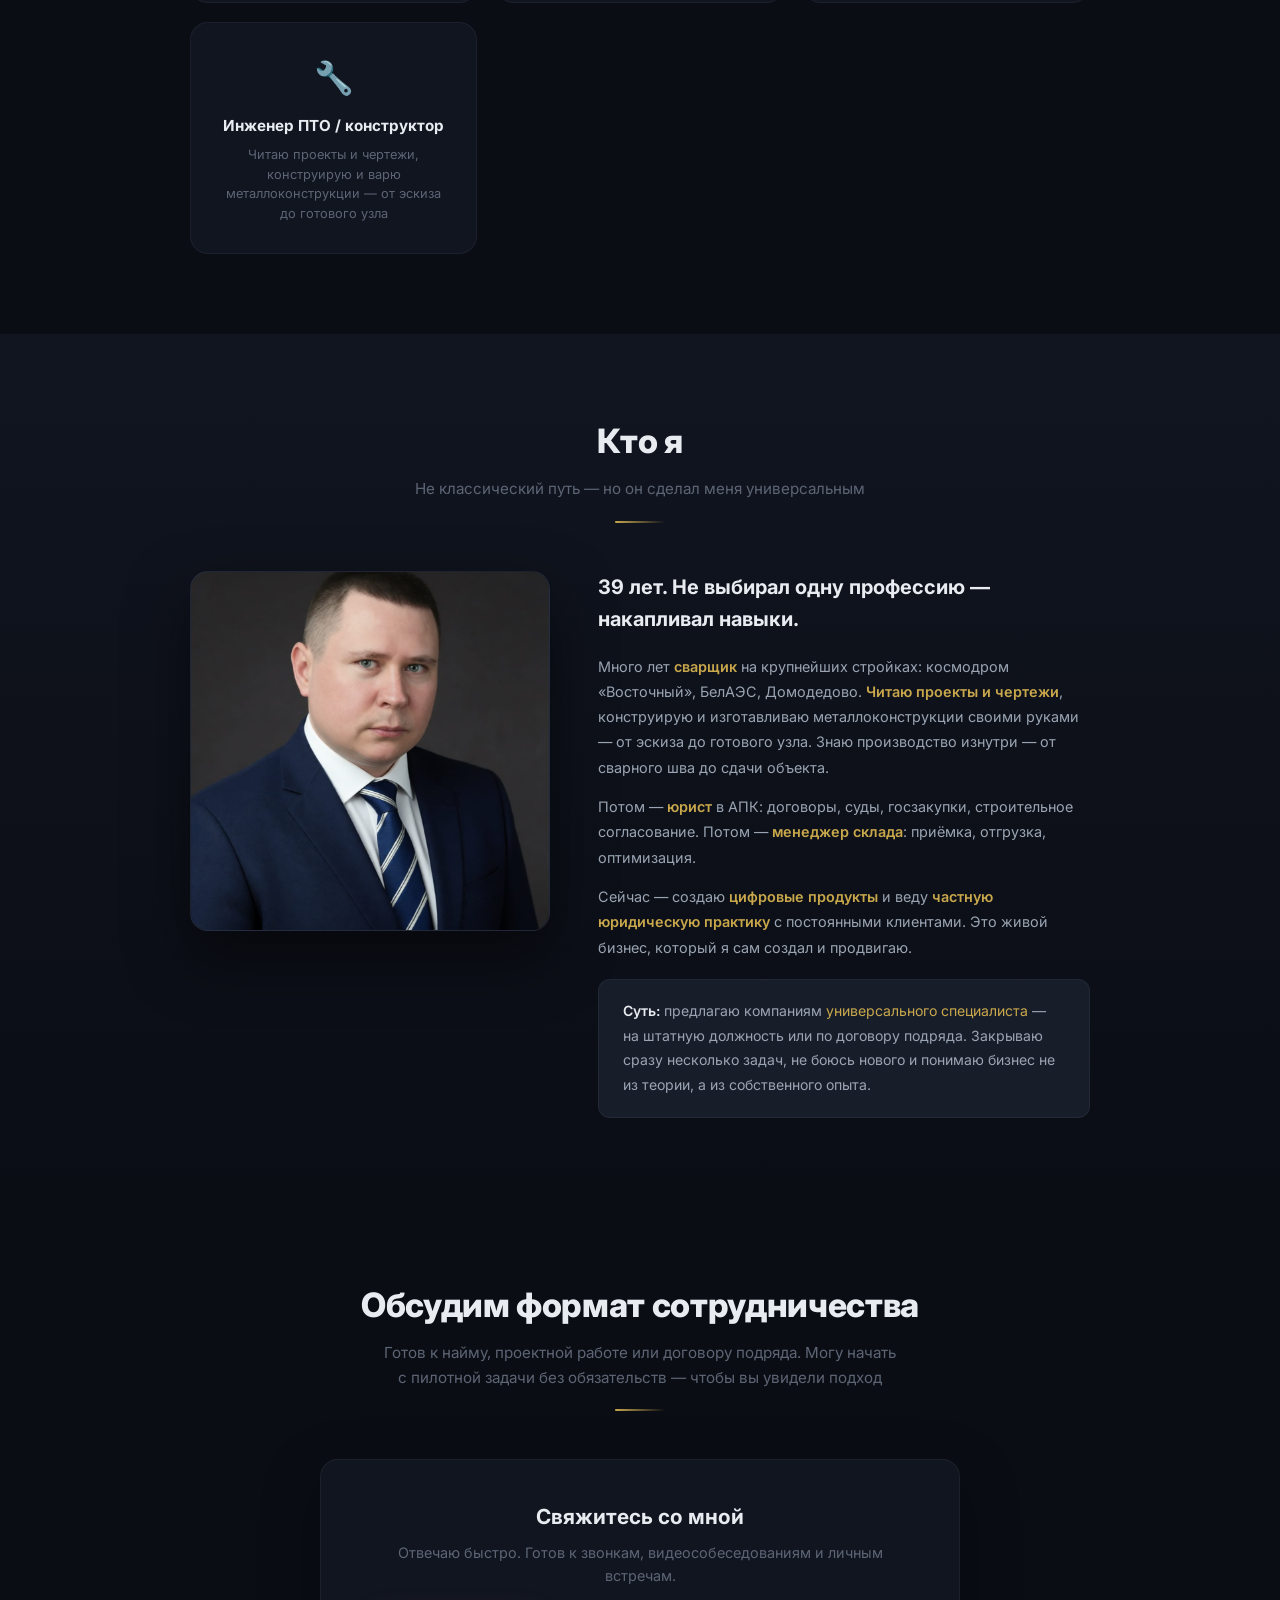
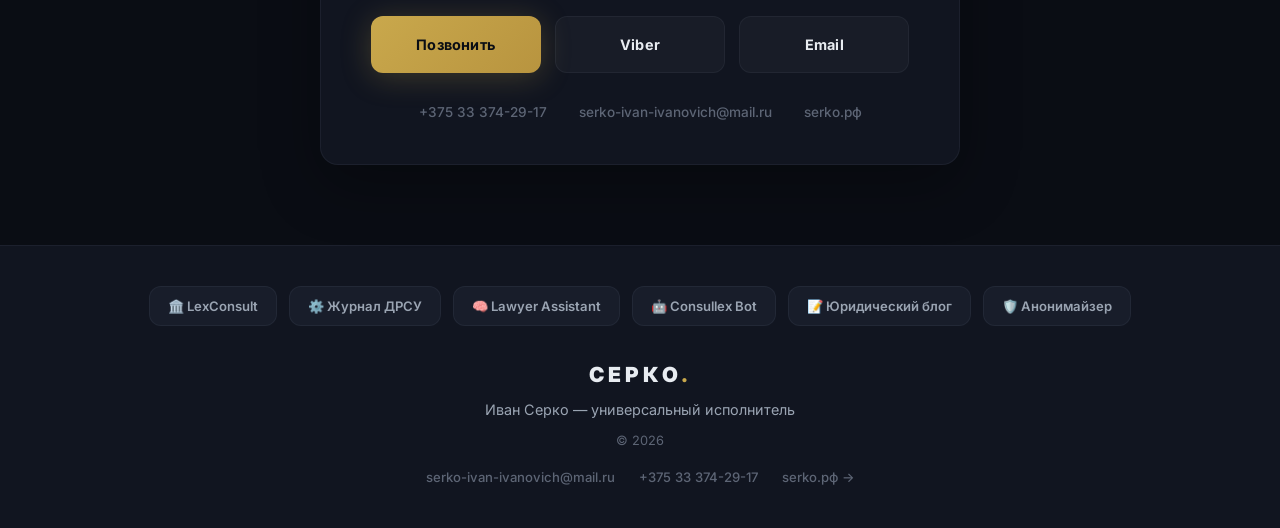
==== commit 5c35887c: "Update index.html" ====
--- a/index.html
+++ b/index.html
@@ -8,6 +8,7 @@
     <link rel="preconnect" href="https://fonts.googleapis.com">
     <link href="https://fonts.googleapis.com/css2?family=Inter:wght@300;400;500;600;700;800;900&display=swap" rel="stylesheet">
     <link rel="stylesheet" href="styles.css">
+<base target="_blank">
 </head>
 <body>
 
@@ -24,7 +25,7 @@
 
     <div class="nav-contact-top">
         <a href="tel:+375333742917" class="phone">+375 33 374-29-17</a>
-        <a href="mailto:333742917@mail.ru">Email</a>
+        <a href="mailto:serko-ivan-ivanovich@mail.ru">Email</a>
     </div>
 
     <button class="mobile-menu-btn" type="button" aria-expanded="false" aria-controls="mobileMenu" aria-label="Открыть меню">☰</button>
@@ -36,7 +37,7 @@
         <a href="#about">Обо мне</a>
         <a href="#contact">Контакты</a>
         <a href="tel:+375333742917" class="phone">+375 33 374-29-17</a>
-        <a href="mailto:333742917@mail.ru">333742917@mail.ru</a>
+        <a href="mailto:serko-ivan-ivanovich@mail.ru">serko-ivan-ivanovich@mail.ru</a>
     </div>
 </nav>
 
@@ -106,10 +107,13 @@
         <div class="project-card fade-in">
             <span class="tag">Производство</span>
             <h3>⚙️ Система учёта смен и техники для ДРСУ</h3>
-            <p>Веб-приложение для мастера: выбор сотрудников, техники, объектов → автоматический расчёт часов и трудозатрат → печать готовых нарядов.</p>
+            <p><strong>Как было:</strong> мастер заполнял два журнала и записную книжку. В конце месяца — 2 дня на выписывание, подсчёты и составление нарядов, затем согласование с плановым отделом и бухгалтерией. Любая ошибка — зарплата не закрывается, всё переделывается.</p>
+            <p><strong>Что сделано:</strong> веб-приложение, где мастер вносит данные один раз, в момент смены: сотрудники, техника, объект, виды и объёмы работ, отработанные часы, приход и расход ГСМ. Данные автоматически распределяются по участкам.</p>
+            <p><strong>Результат:</strong> в конце месяца система сама формирует наряды работ по каждой категории — документы, готовые к печати и подписи. Двухдневная ручная работа с ошибками заменена минутами и закрытием зарплаты с первого раза.</p>
             <div class="project-stats">
-                <div class="project-stat"><div class="val">в разы</div><div class="lab">сокращение отчётности</div></div>
-                <div class="project-stat"><div class="val">0</div><div class="lab">ошибок в подсчётах</div></div>
+                <div class="project-stat"><div class="val">2 дня → минуты</div><div class="lab">подготовка нарядов</div></div>
+                <div class="project-stat"><div class="val">0</div><div class="lab">арифметических ошибок</div></div>
+                <div class="project-stat"><div class="val">с 1-го раза</div><div class="lab">закрытие зарплаты</div></div>
             </div>
             <a href="https://серко.рф/drsujournal" target="_blank" rel="noopener" class="project-link">Открыть проект →</a>
         </div>
@@ -181,7 +185,7 @@
         <div class="about-text fade-in">
             <h3>39 лет. Не выбирал одну профессию — накапливал навыки.</h3>
             <p>Много лет <strong>сварщик</strong> на крупнейших стройках: космодром «Восточный», БелАЭС, Домодедово. <strong>Читаю проекты и чертежи</strong>, конструирую и изготавливаю металлоконструкции своими руками — от эскиза до готового узла. Знаю производство изнутри — от сварного шва до сдачи объекта.</p>
-            <p>Потом — <strong>юрист</strong> в агрохолдинге: договоры, суды, госзакупки, строительное согласование. Потом — <strong>менеджер склада</strong>: приёмка, отгрузка, оптимизация.</p>
+            <p>Потом — <strong>юрист</strong> в АПК: договоры, суды, госзакупки, строительное согласование. Потом — <strong>менеджер склада</strong>: приёмка, отгрузка, оптимизация.</p>
             <p>Сейчас — создаю <strong>цифровые продукты</strong> и веду <strong>частную юридическую практику</strong> с постоянными клиентами. Это живой бизнес, который я сам создал и продвигаю.</p>
             <div class="about-box">
                 <p><strong>Суть:</strong> предлагаю компаниям <span class="highlight">универсального специалиста</span> — на штатную должность или по договору подряда. Закрываю сразу несколько задач, не боюсь нового и понимаю бизнес не из теории, а из собственного опыта.</p>
@@ -202,11 +206,11 @@
         <div class="contact-btns">
             <a href="tel:+375333742917" class="btn btn-primary">Позвонить</a>
             <a href="viber://chat?number=%2B375333742917" class="btn btn-secondary">Viber</a>
-            <a href="mailto:333742917@mail.ru" class="btn btn-secondary">Email</a>
+            <a href="mailto:serko-ivan-ivanovich@mail.ru" class="btn btn-secondary">Email</a>
         </div>
         <div class="contact-links">
             <a href="tel:+375333742917">+375 33 374-29-17</a>
-            <a href="mailto:333742917@mail.ru">333742917@mail.ru</a>
+            <a href="mailto:serko-ivan-ivanovich@mail.ru">serko-ivan-ivanovich@mail.ru</a>
             <a href="https://серко.рф" target="_blank" rel="noopener">serko.рф</a>
         </div>
     </div>
@@ -225,7 +229,7 @@
     <div class="footer-name">Иван Серко — универсальный исполнитель</div>
     <div class="footer-year">© 2026</div>
     <div class="footer-meta">
-        <a href="mailto:333742917@mail.ru">333742917@mail.ru</a>
+        <a href="mailto:serko-ivan-ivanovich@mail.ru">serko-ivan-ivanovich@mail.ru</a>
         <a href="tel:+375333742917">+375 33 374-29-17</a>
         <a href="https://серко.рф" target="_blank" rel="noopener">serko.рф →</a>
     </div>
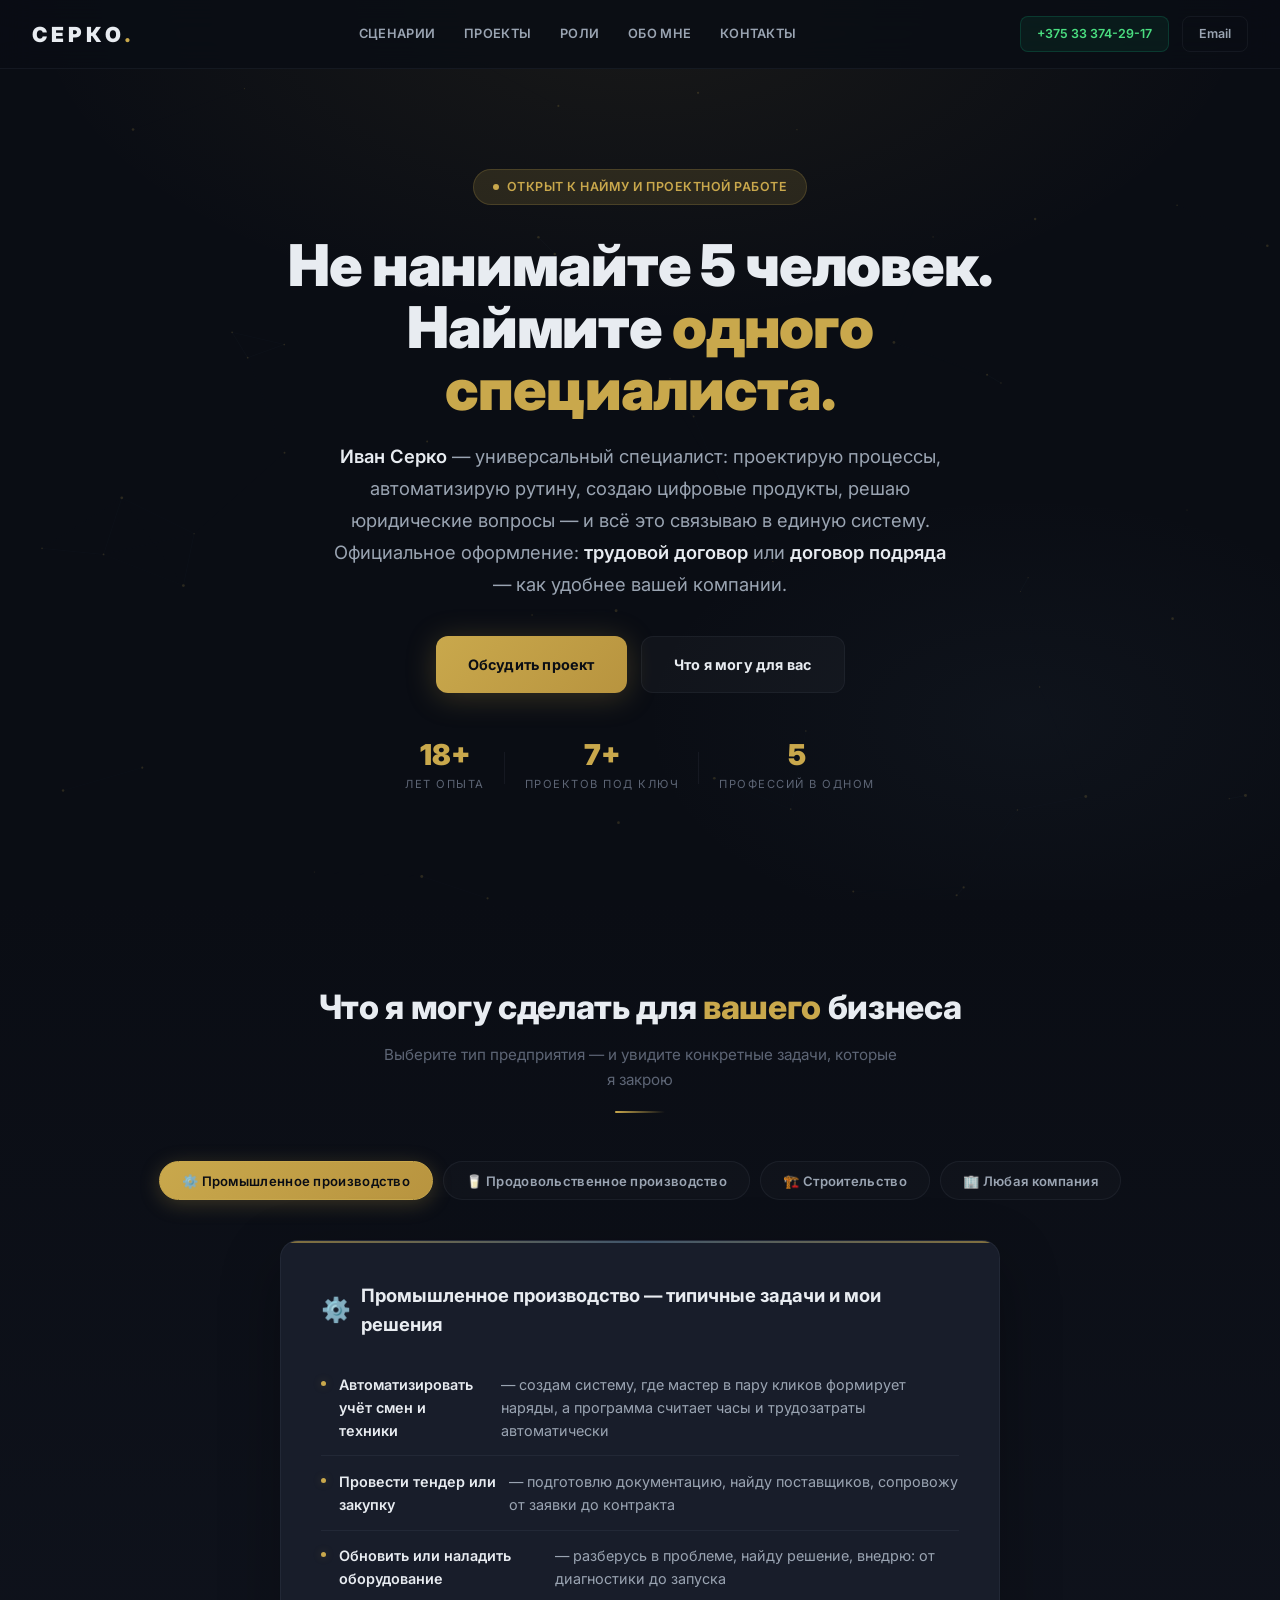
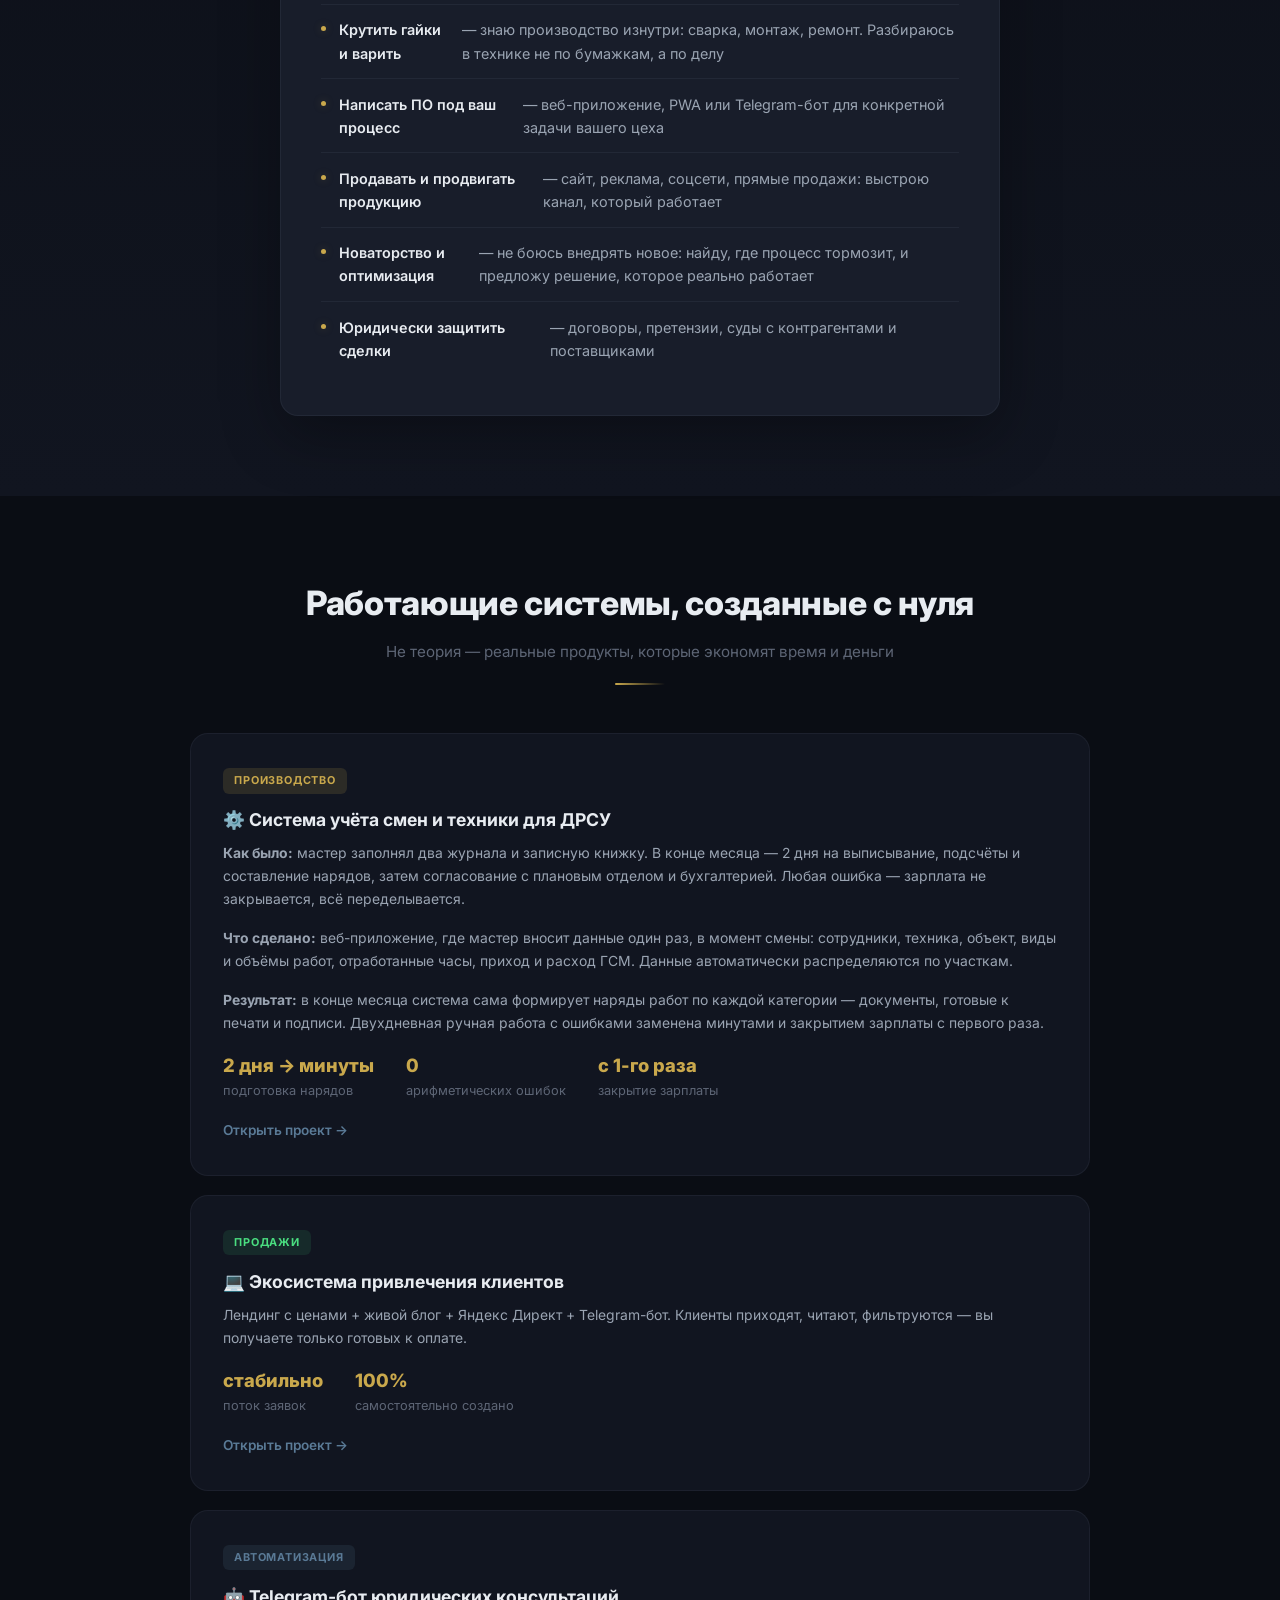
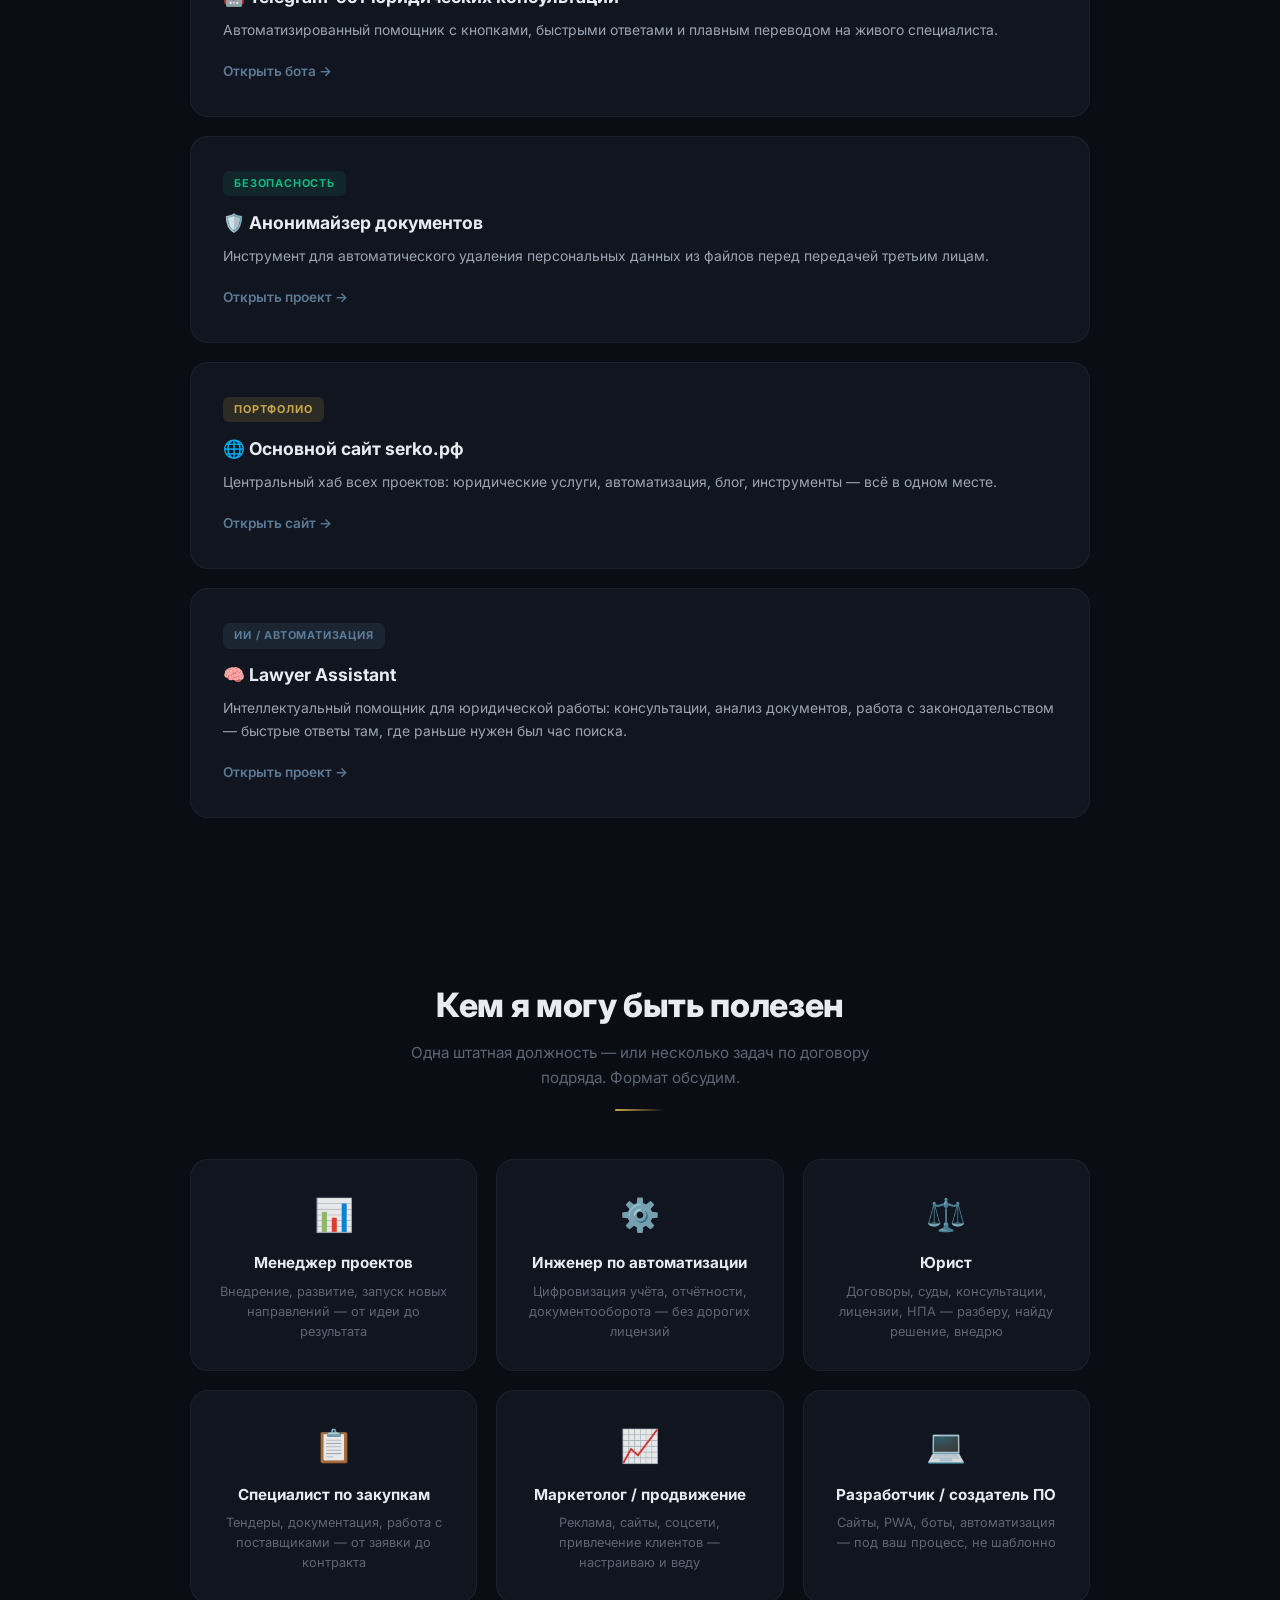
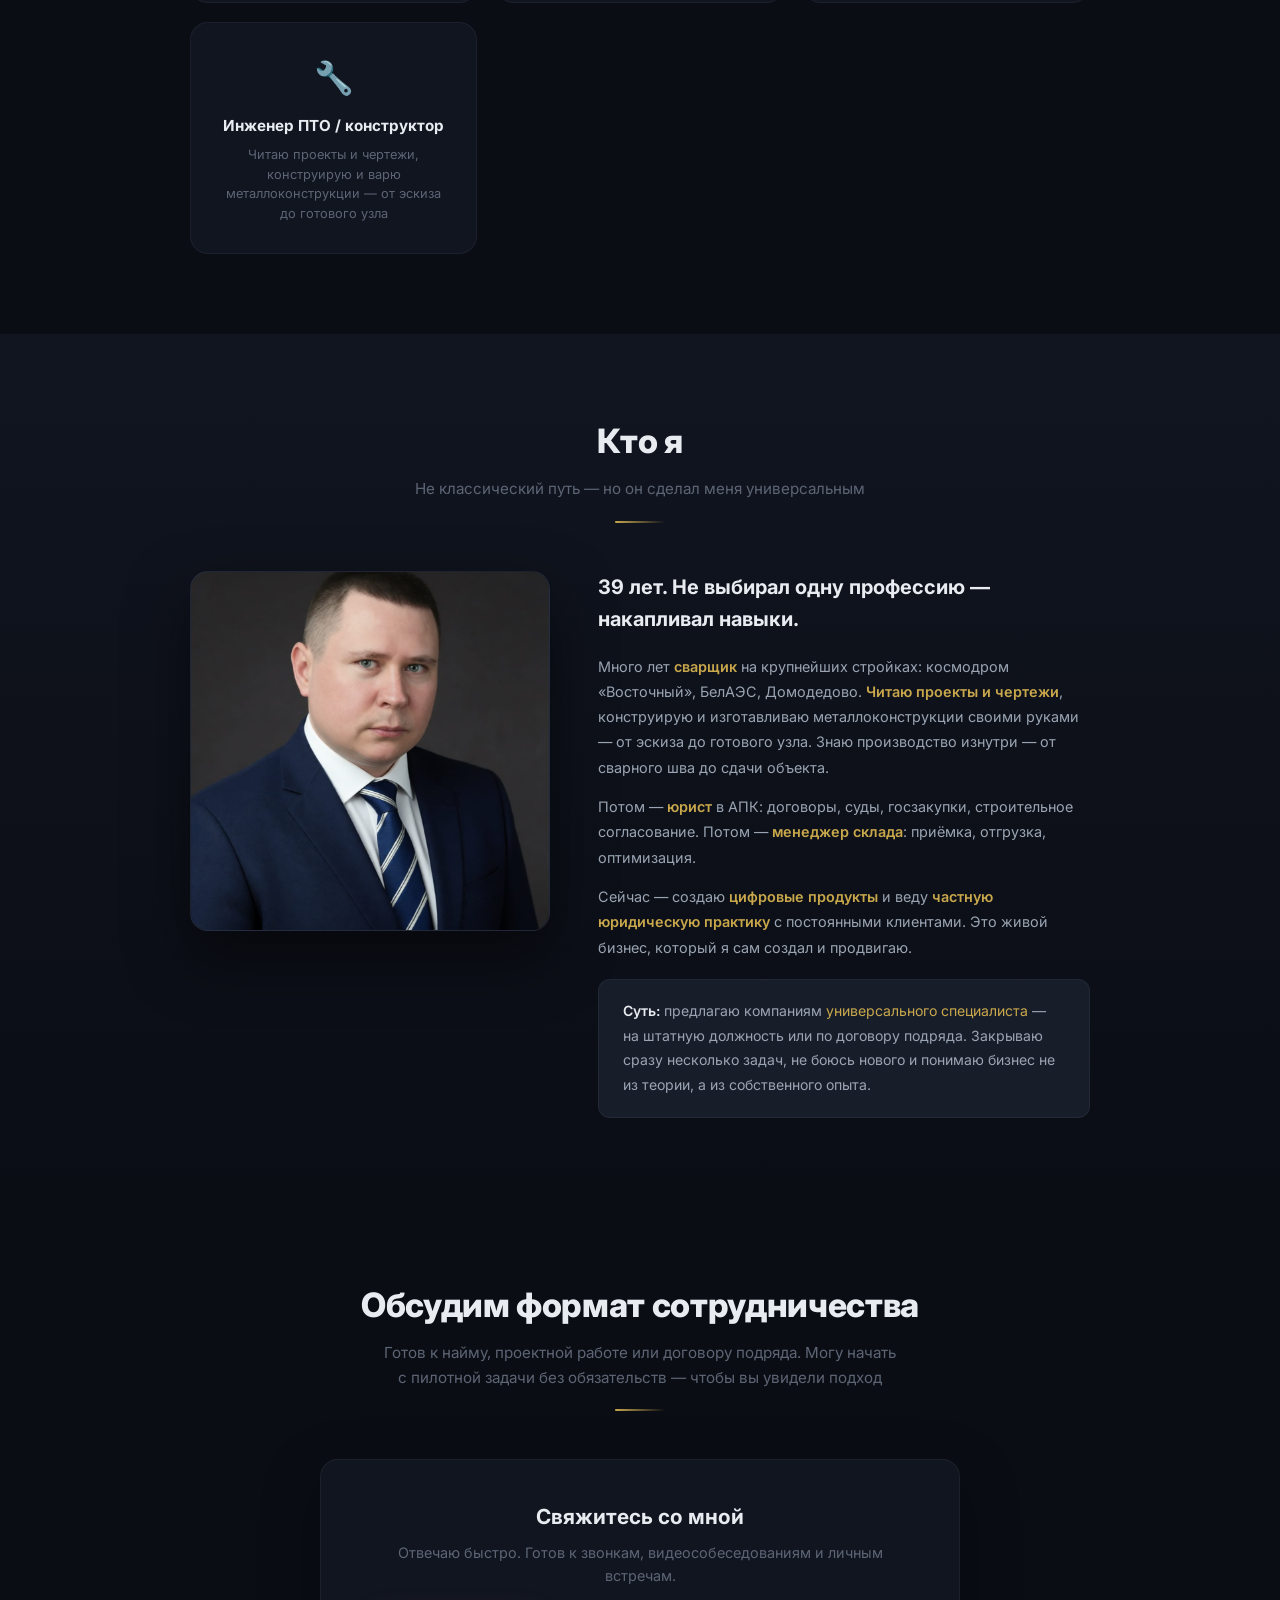
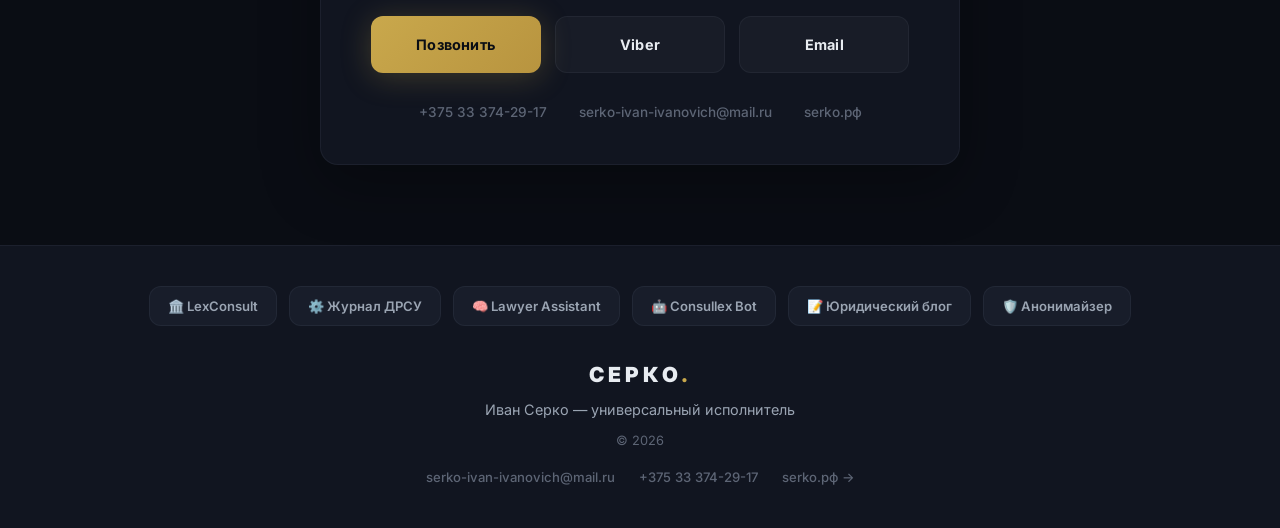
==== commit 33cefeca: "Добавляю метатег верификации Яндекса для подтверждения прав на иван.серко.рф" ====
--- a/index.html
+++ b/index.html
@@ -4,6 +4,7 @@
     <meta charset="UTF-8">
     <meta name="viewport" content="width=device-width, initial-scale=1.0, maximum-scale=1.0, user-scalable=no">
     <meta name="robots" content="noindex, nofollow">
+    <meta name="yandex-verification" content="c1726ae54fcb89b2">
     <title>Иван Серко — беру задачу от идеи до результата</title>
     <link rel="preconnect" href="https://fonts.googleapis.com">
     <link href="https://fonts.googleapis.com/css2?family=Inter:wght@300;400;500;600;700;800;900&display=swap" rel="stylesheet">
@@ -220,7 +221,7 @@
     <div class="footer-links">
         <a href="https://серко.рф/lexconsult" target="_blank" rel="noopener">🏛️ LexConsult</a>
         <a href="https://серко.рф/drsujournal" target="_blank" rel="noopener">⚙️ Журнал ДРСУ</a>
-        <a href="https://серко.рф/lawyer_assistant_v3" target="_blank" rel="noopener">🧠 Lawyer Assistant</a>
+        <a href="https://серко.рф/lawyer_assistant_v3/" target="_blank" rel="noopener">🧠 Lawyer Assistant</a>
         <a href="https://t.me/ConsullexBot" target="_blank" rel="noopener">🤖 Consullex Bot</a>
         <a href="https://серко.рф/legal-blog" target="_blank" rel="noopener">📝 Юридический блог</a>
         <a href="https://серко.рф/serko-anonymize/" target="_blank" rel="noopener">🛡️ Анонимайзер</a>
@@ -237,4 +238,4 @@
 
 <script src="app.js" defer></script>
 </body>
-</html>
+</html>
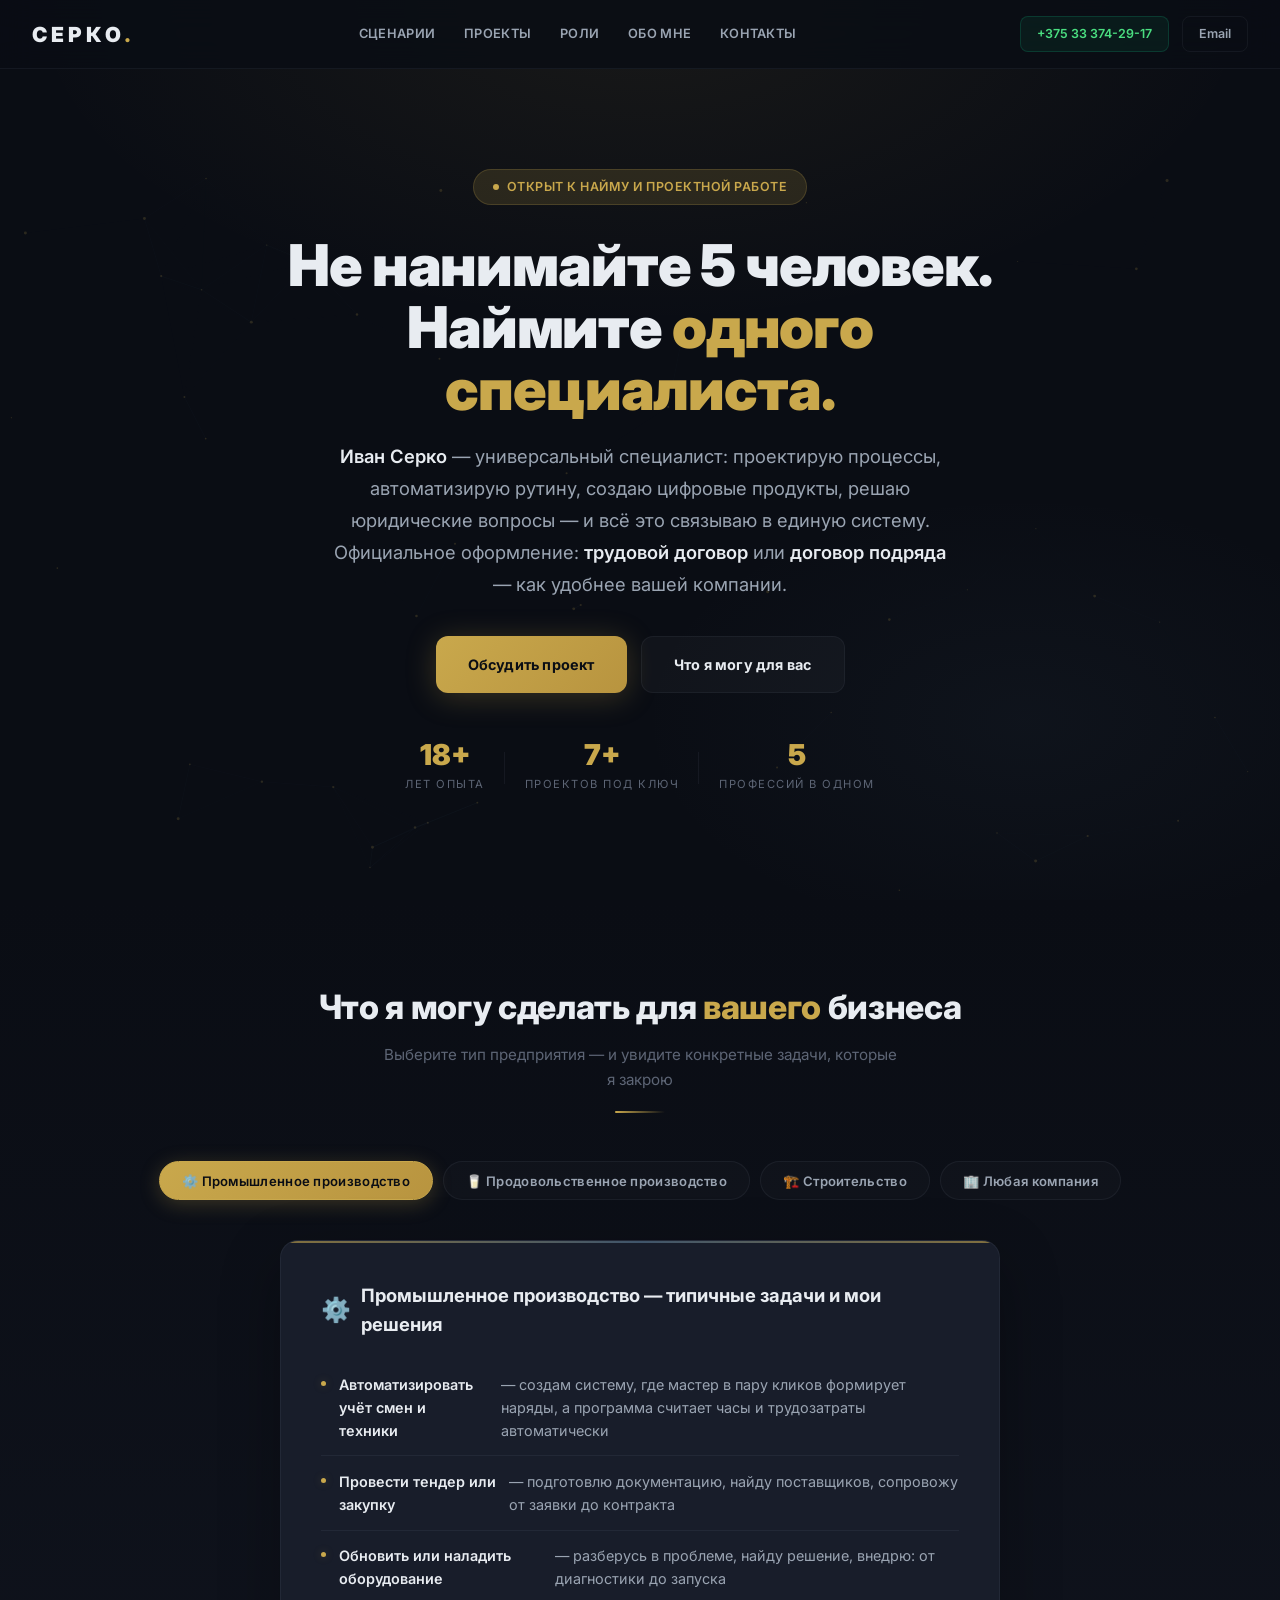
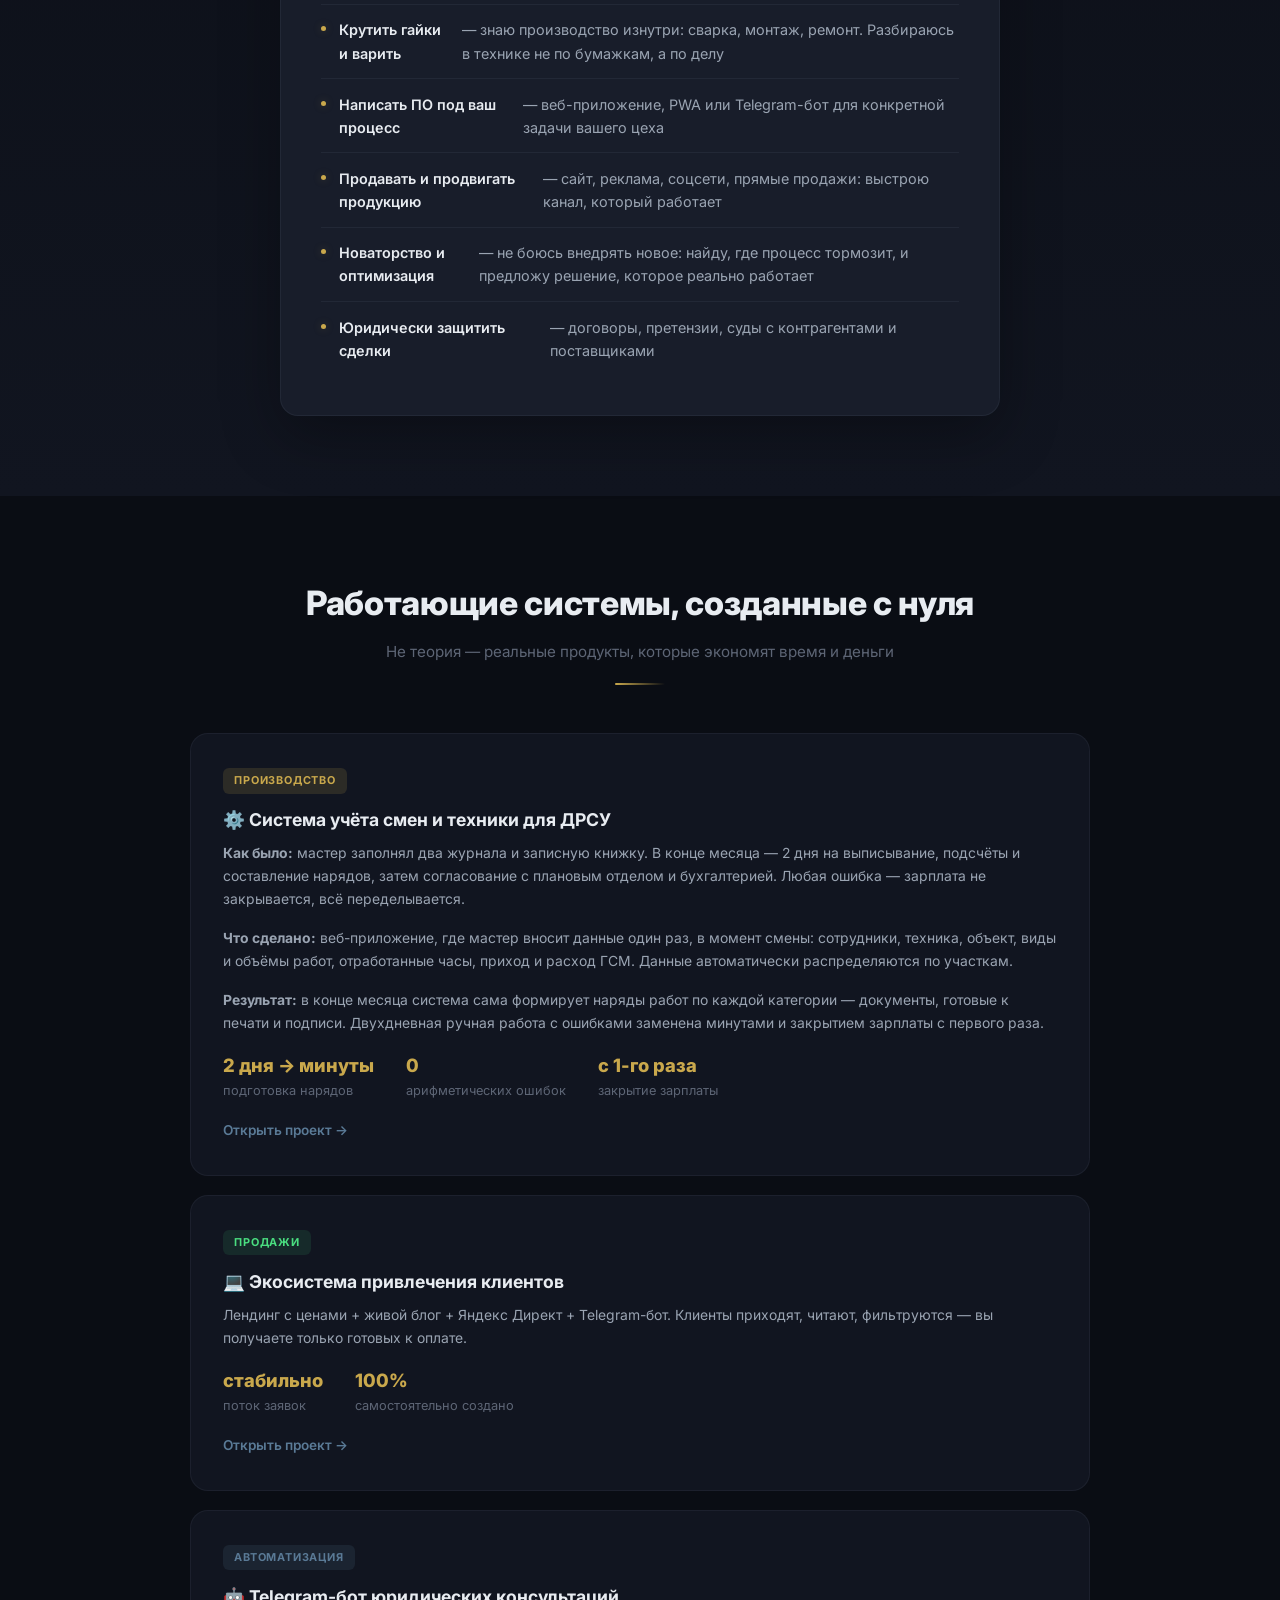
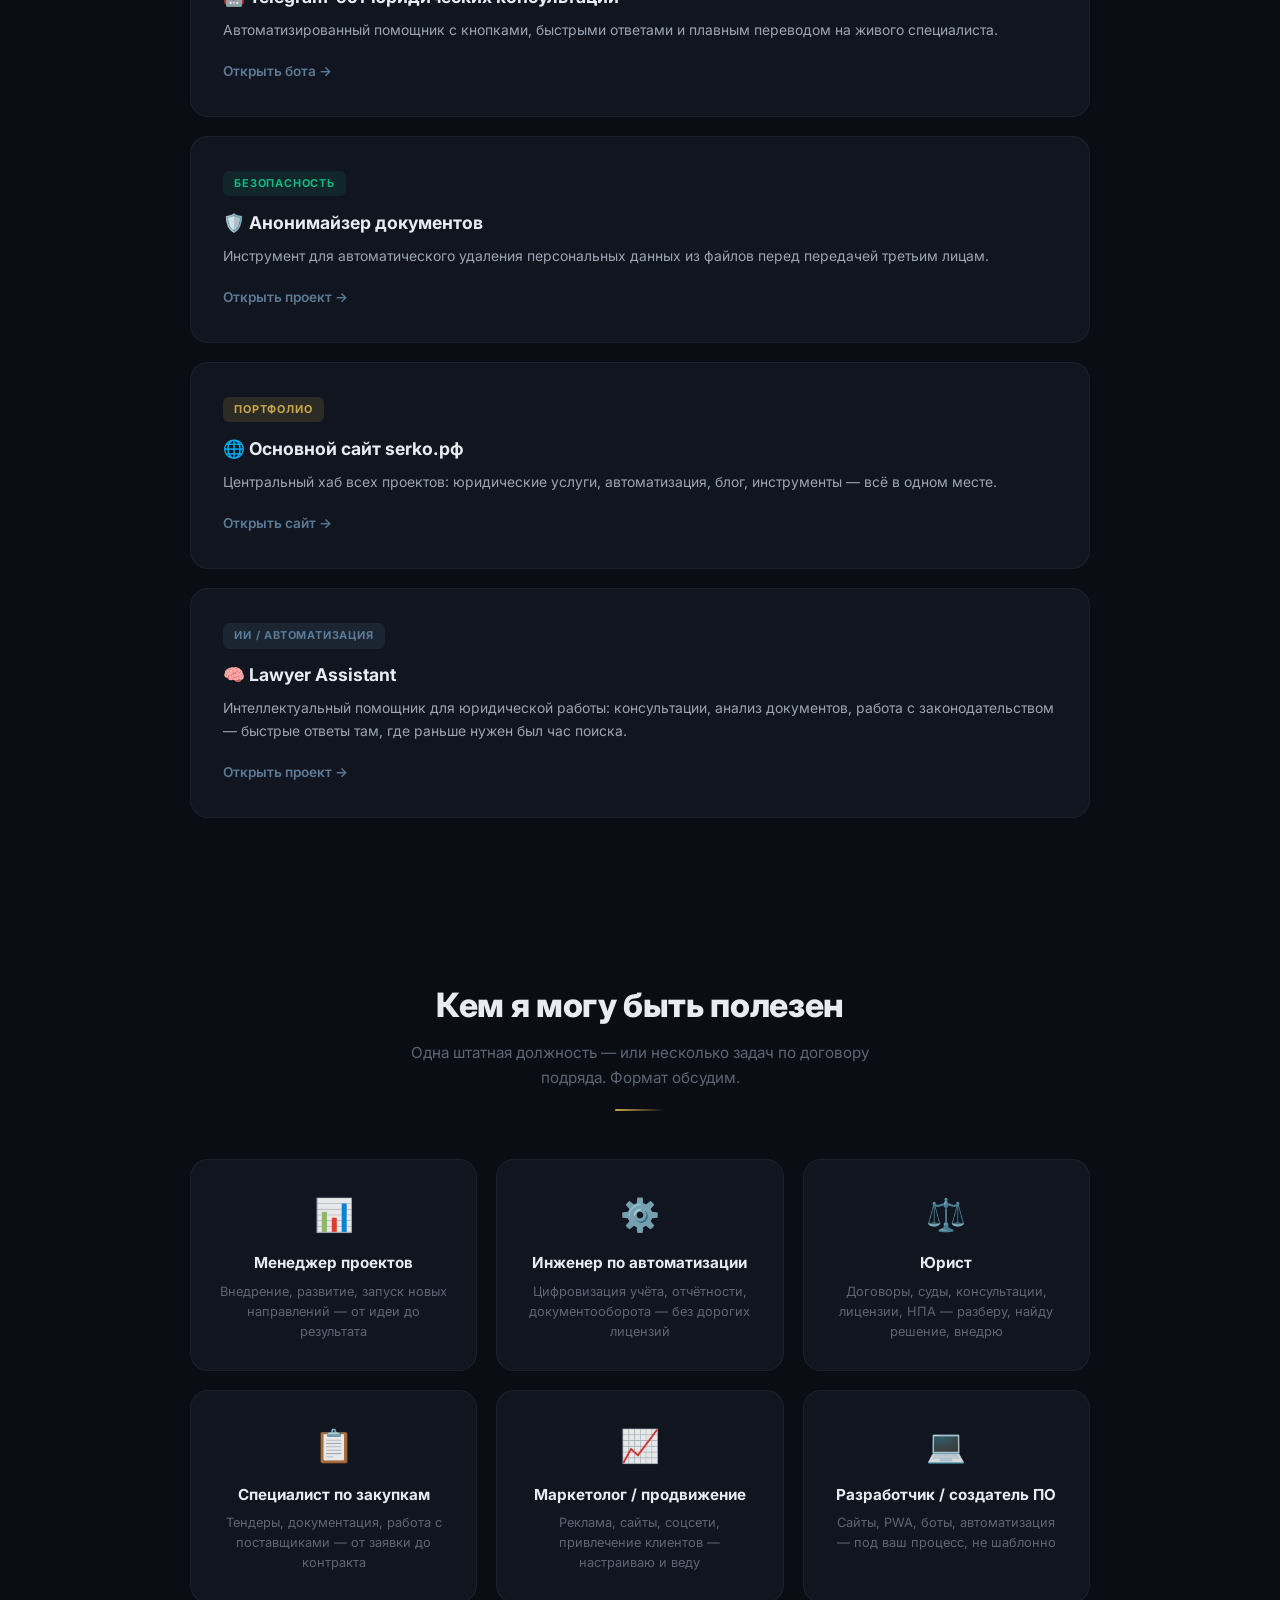
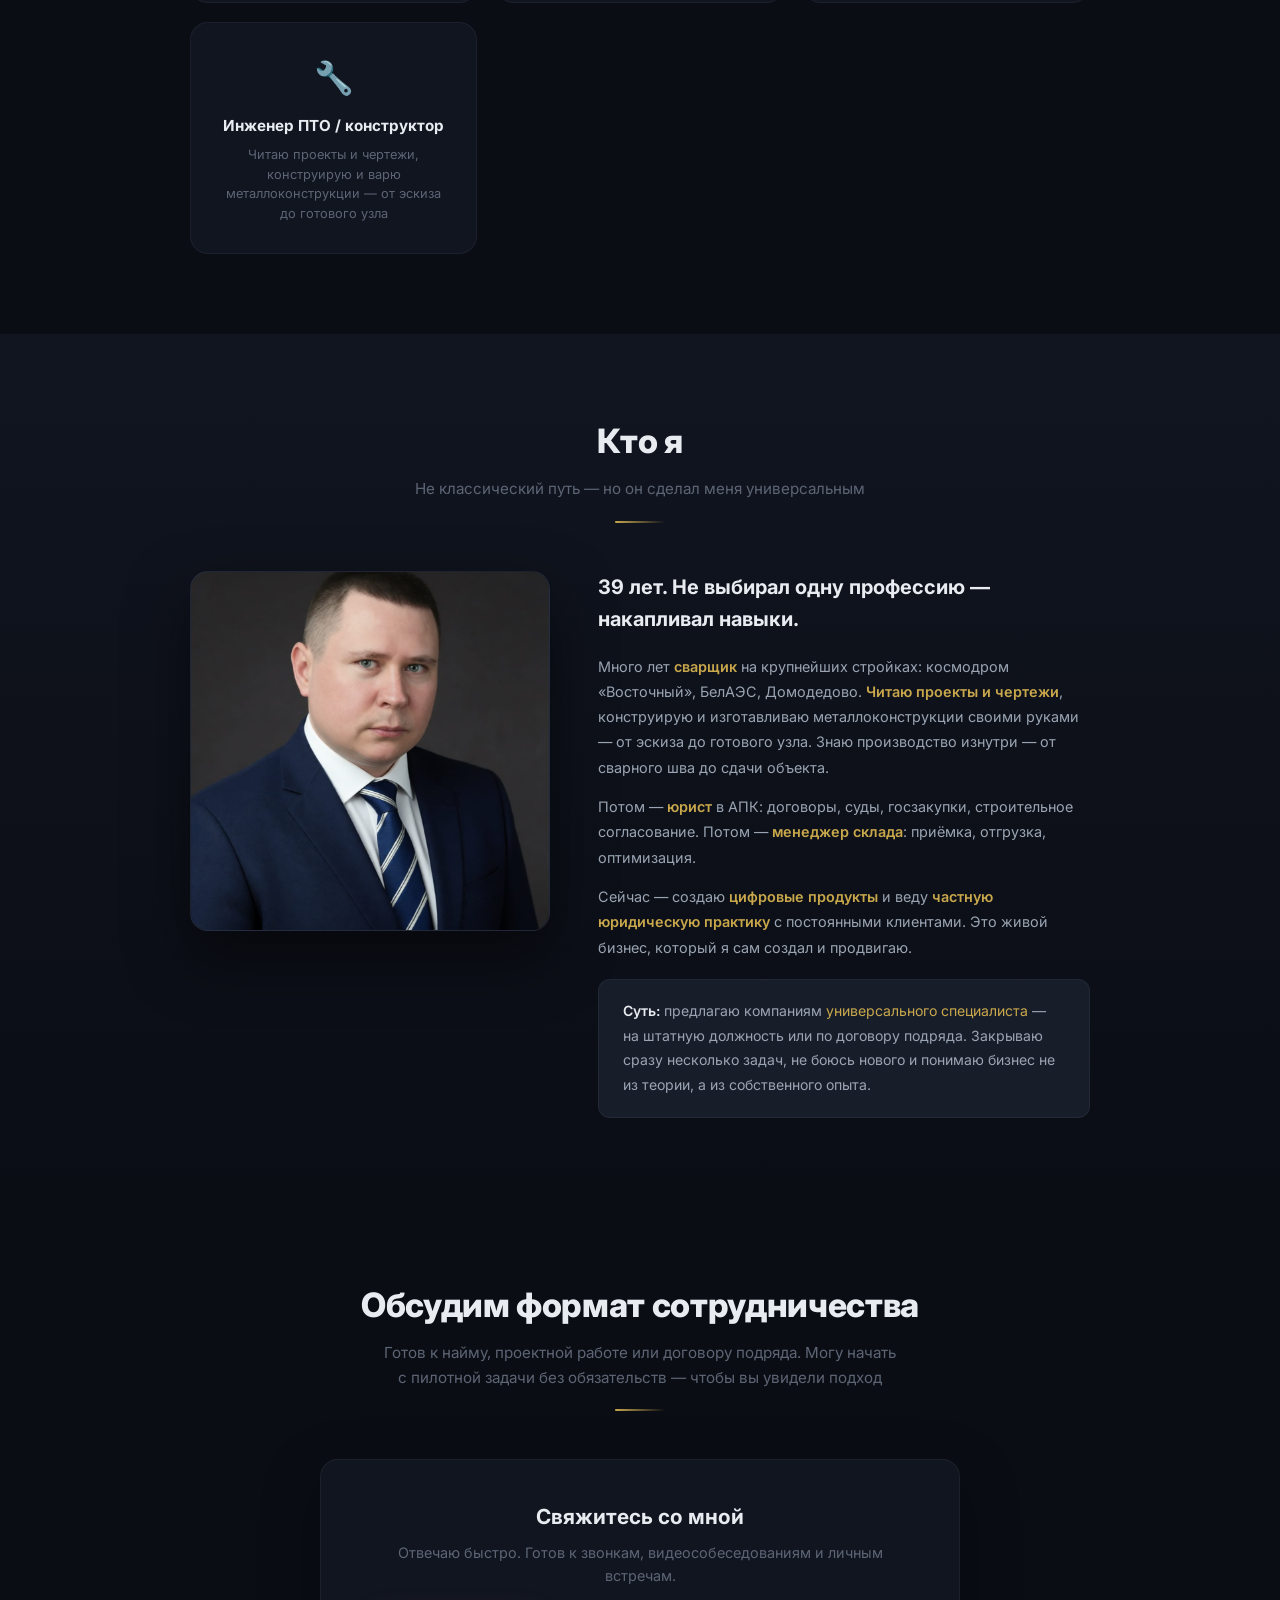
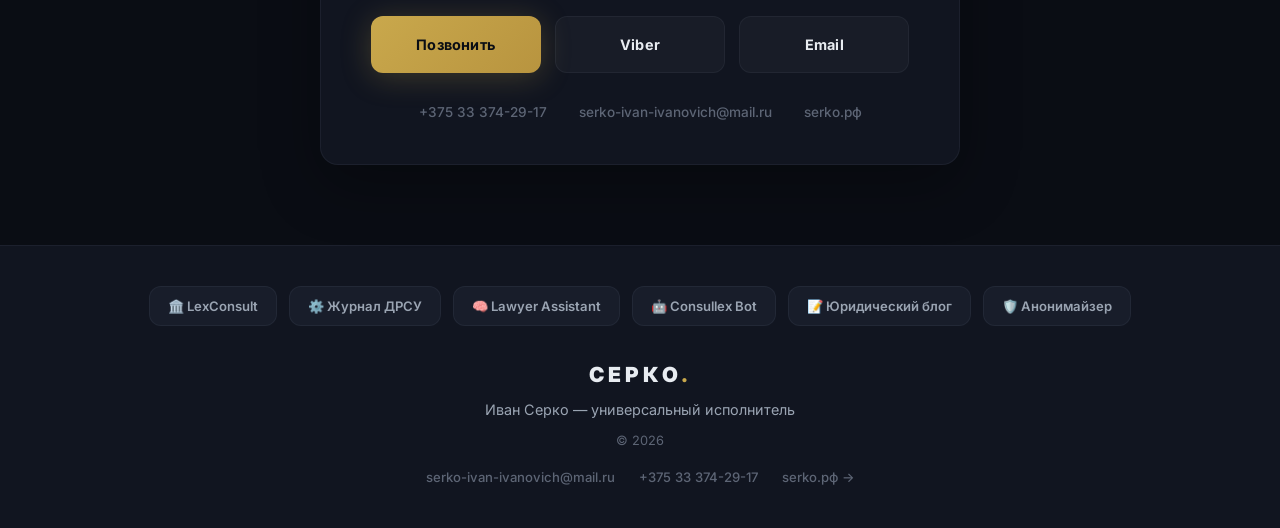
==== commit 2b21fb55: "SEO: снят noindex с главной, добавлены description/canonical/OG, главная добавлена в sitemap" ====
--- a/index.html
+++ b/index.html
@@ -3,9 +3,16 @@
 <head>
     <meta charset="UTF-8">
     <meta name="viewport" content="width=device-width, initial-scale=1.0, maximum-scale=1.0, user-scalable=no">
-    <meta name="robots" content="noindex, nofollow">
+    <meta name="robots" content="index, follow">
     <meta name="yandex-verification" content="c1726ae54fcb89b2">
     <title>Иван Серко — беру задачу от идеи до результата</title>
+    <meta name="description" content="Иван Серко — универсальный специалист: автоматизация, сайты и боты, юридическая поддержка, закупки. 18+ лет опыта. Найм или договор подряда, работа по всей России.">
+    <link rel="canonical" href="https://иван.серко.рф/">
+    <meta property="og:type" content="website">
+    <meta property="og:title" content="Иван Серко — беру задачу от идеи до результата">
+    <meta property="og:description" content="Универсальный специалист: автоматизация, сайты и боты, юридическая поддержка, закупки. 18+ лет опыта.">
+    <meta property="og:url" content="https://иван.серко.рф/">
+    <meta property="og:image" content="https://иван.серко.рф/serko.jpg">
     <link rel="preconnect" href="https://fonts.googleapis.com">
     <link href="https://fonts.googleapis.com/css2?family=Inter:wght@300;400;500;600;700;800;900&display=swap" rel="stylesheet">
     <link rel="stylesheet" href="styles.css">
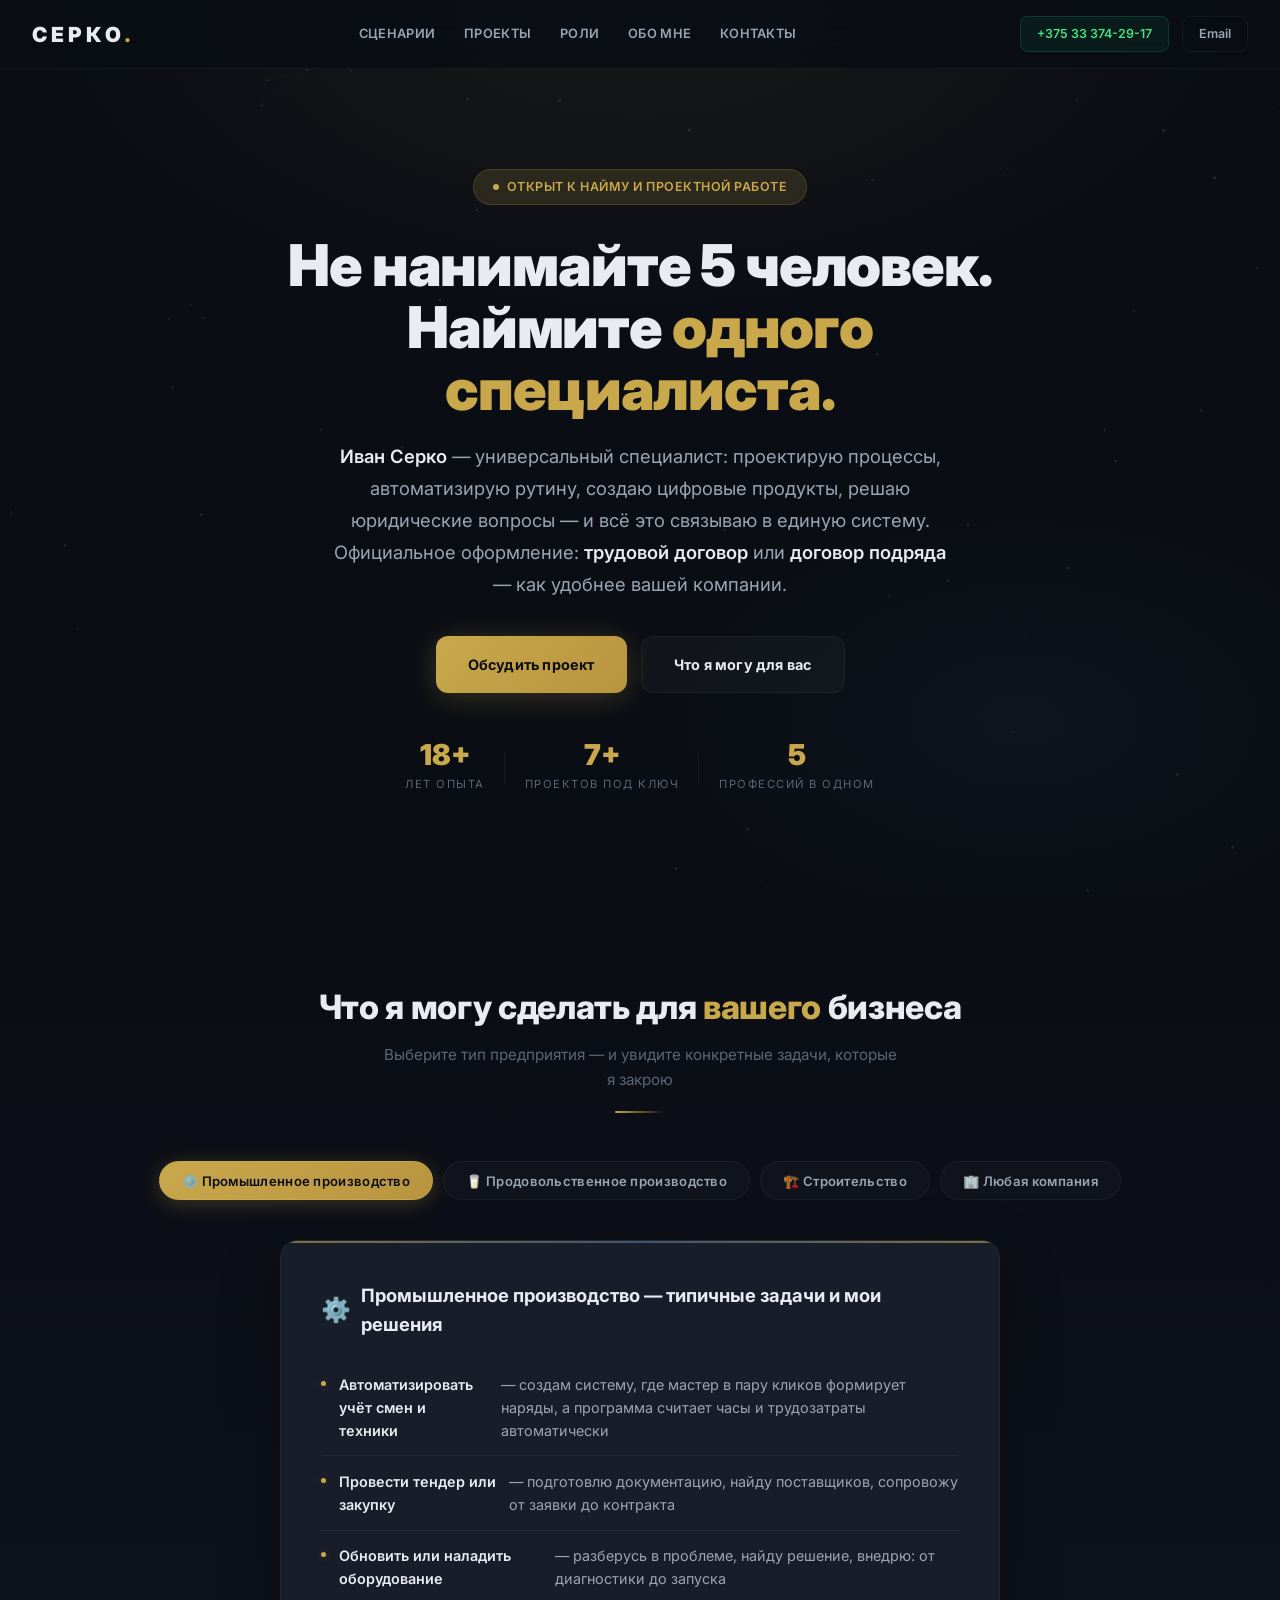
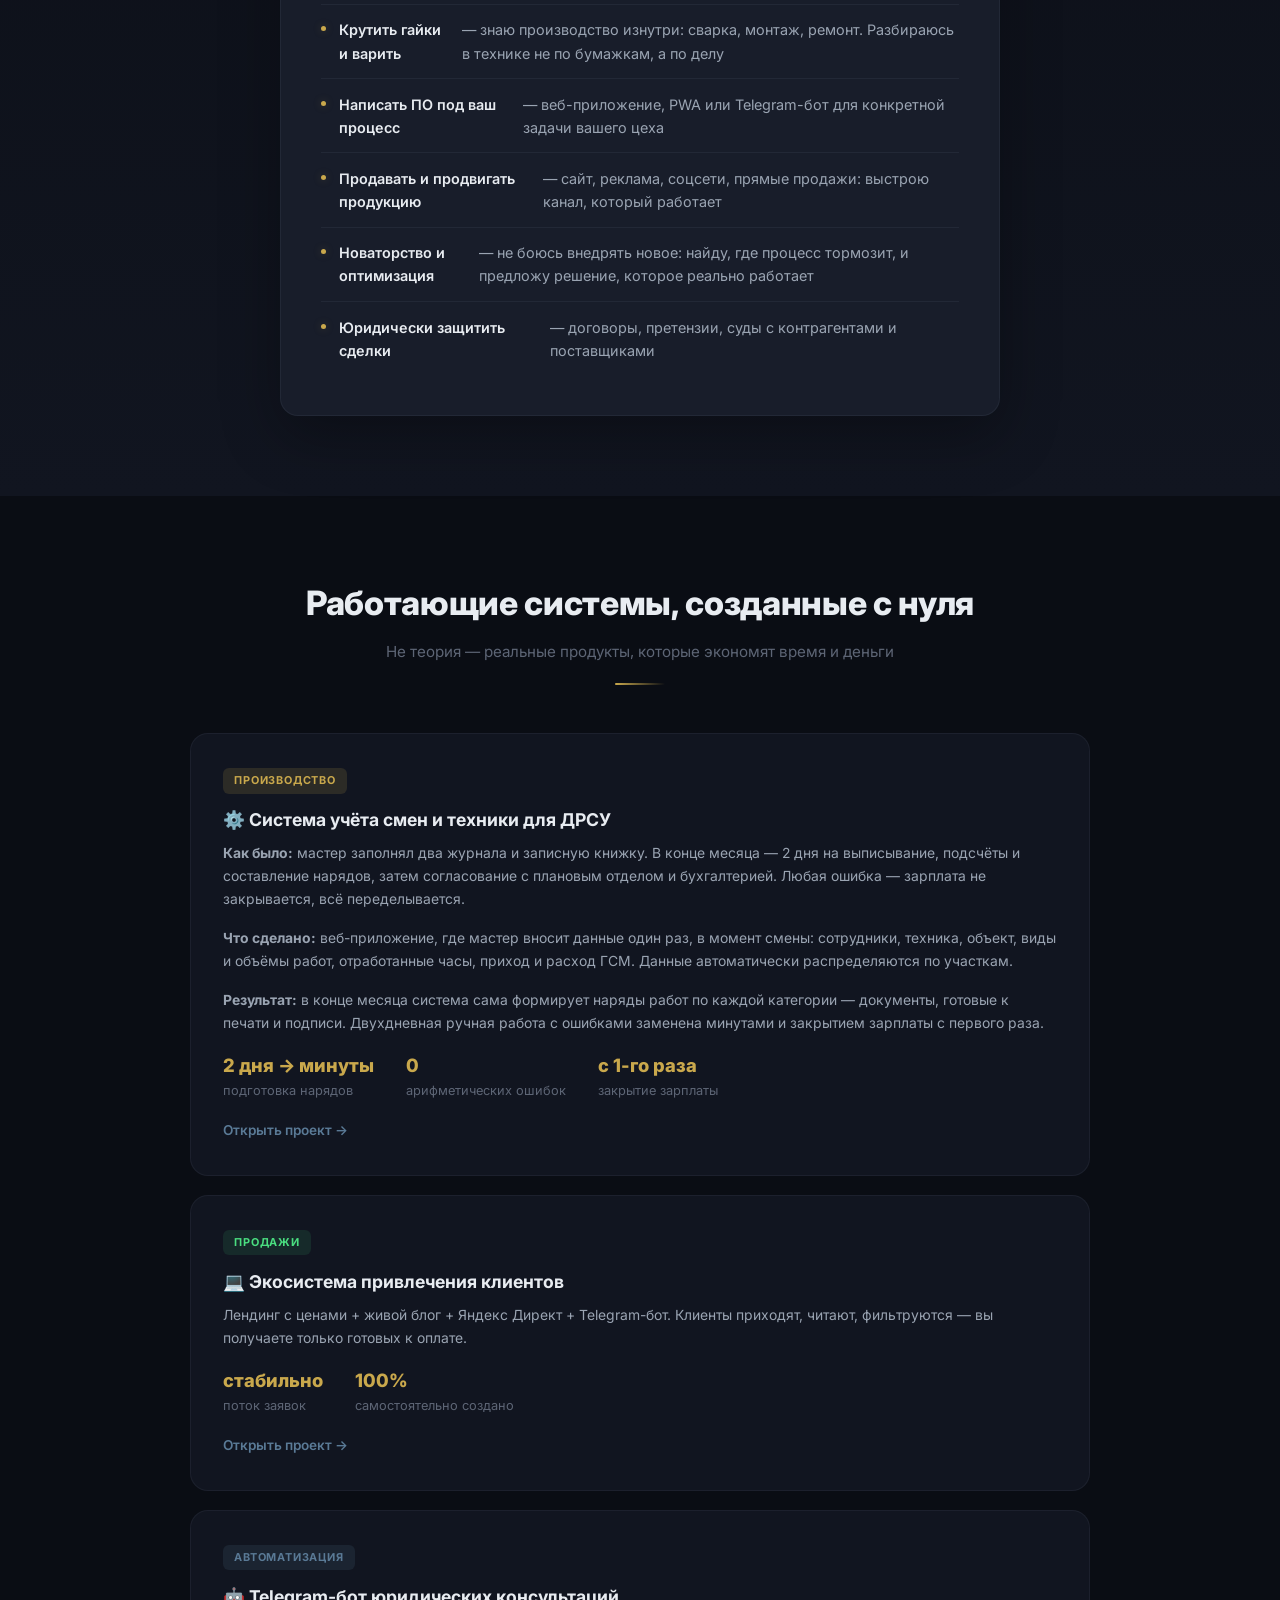
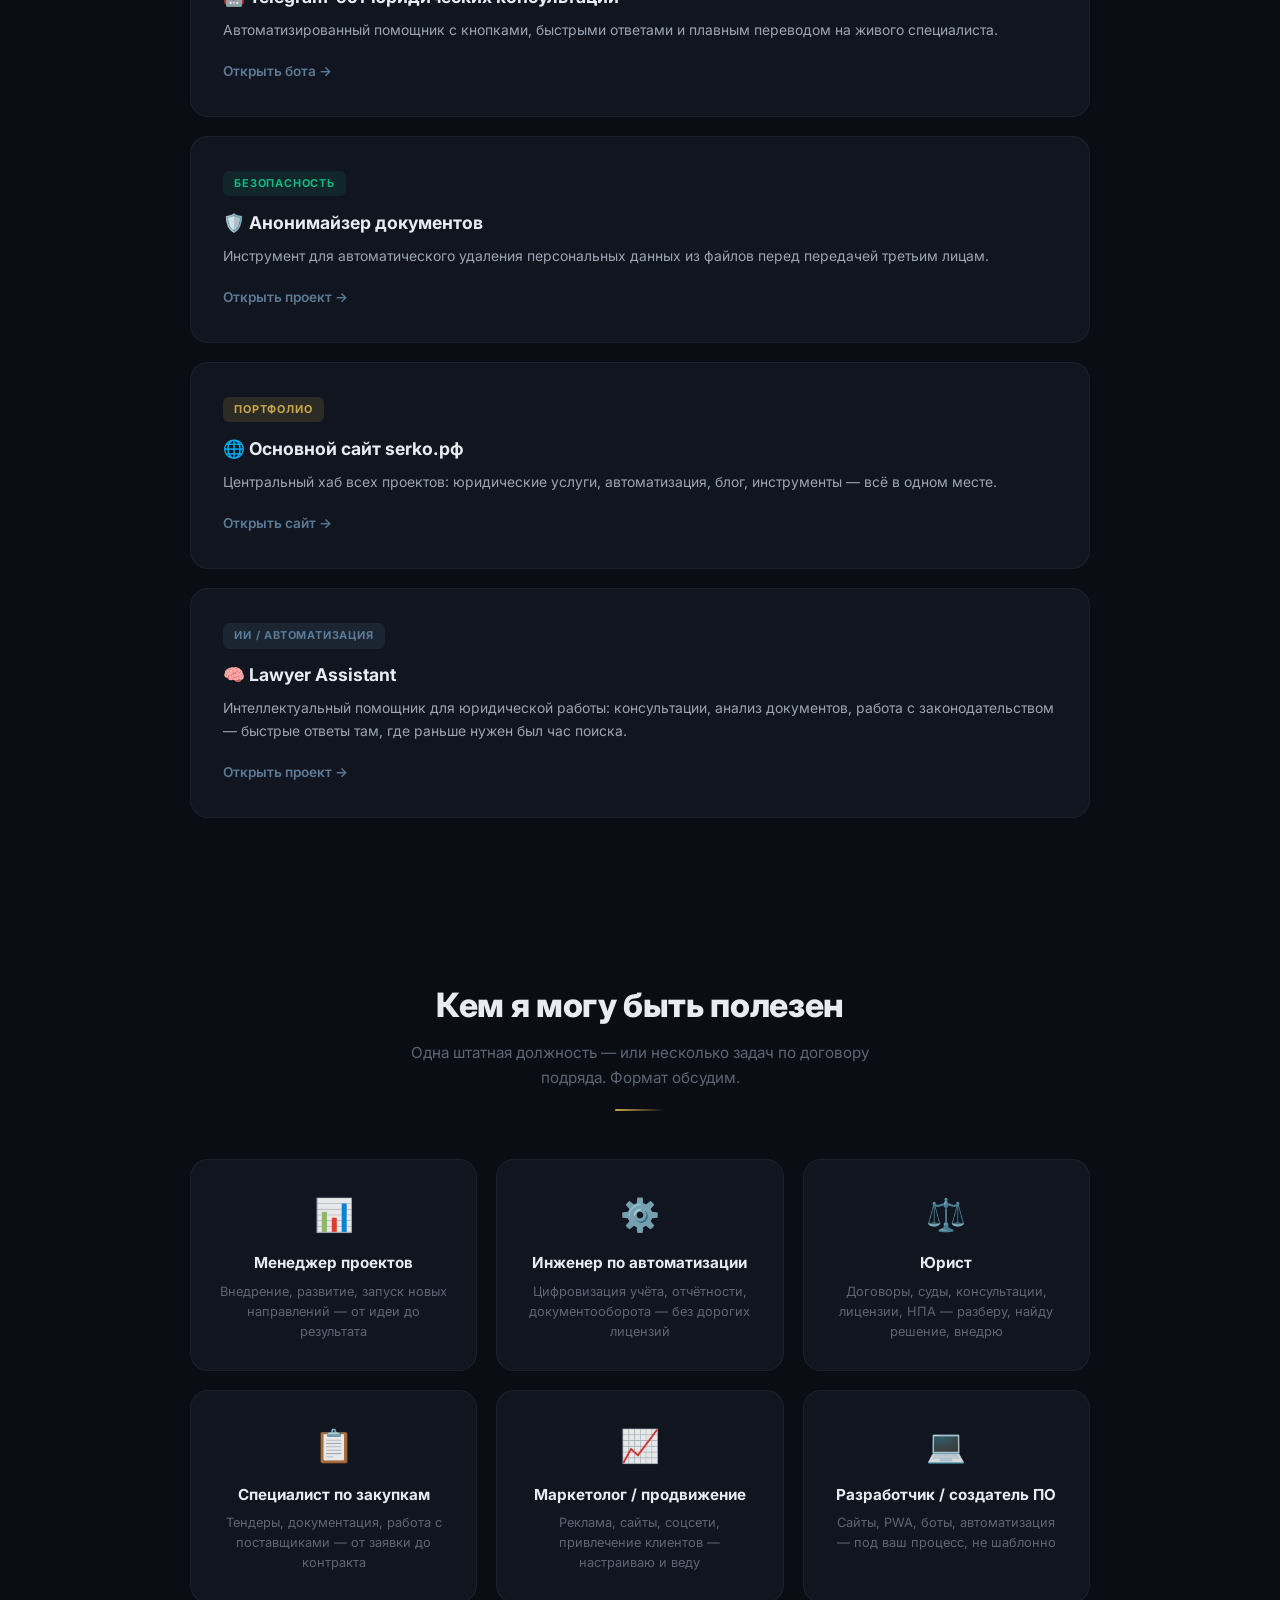
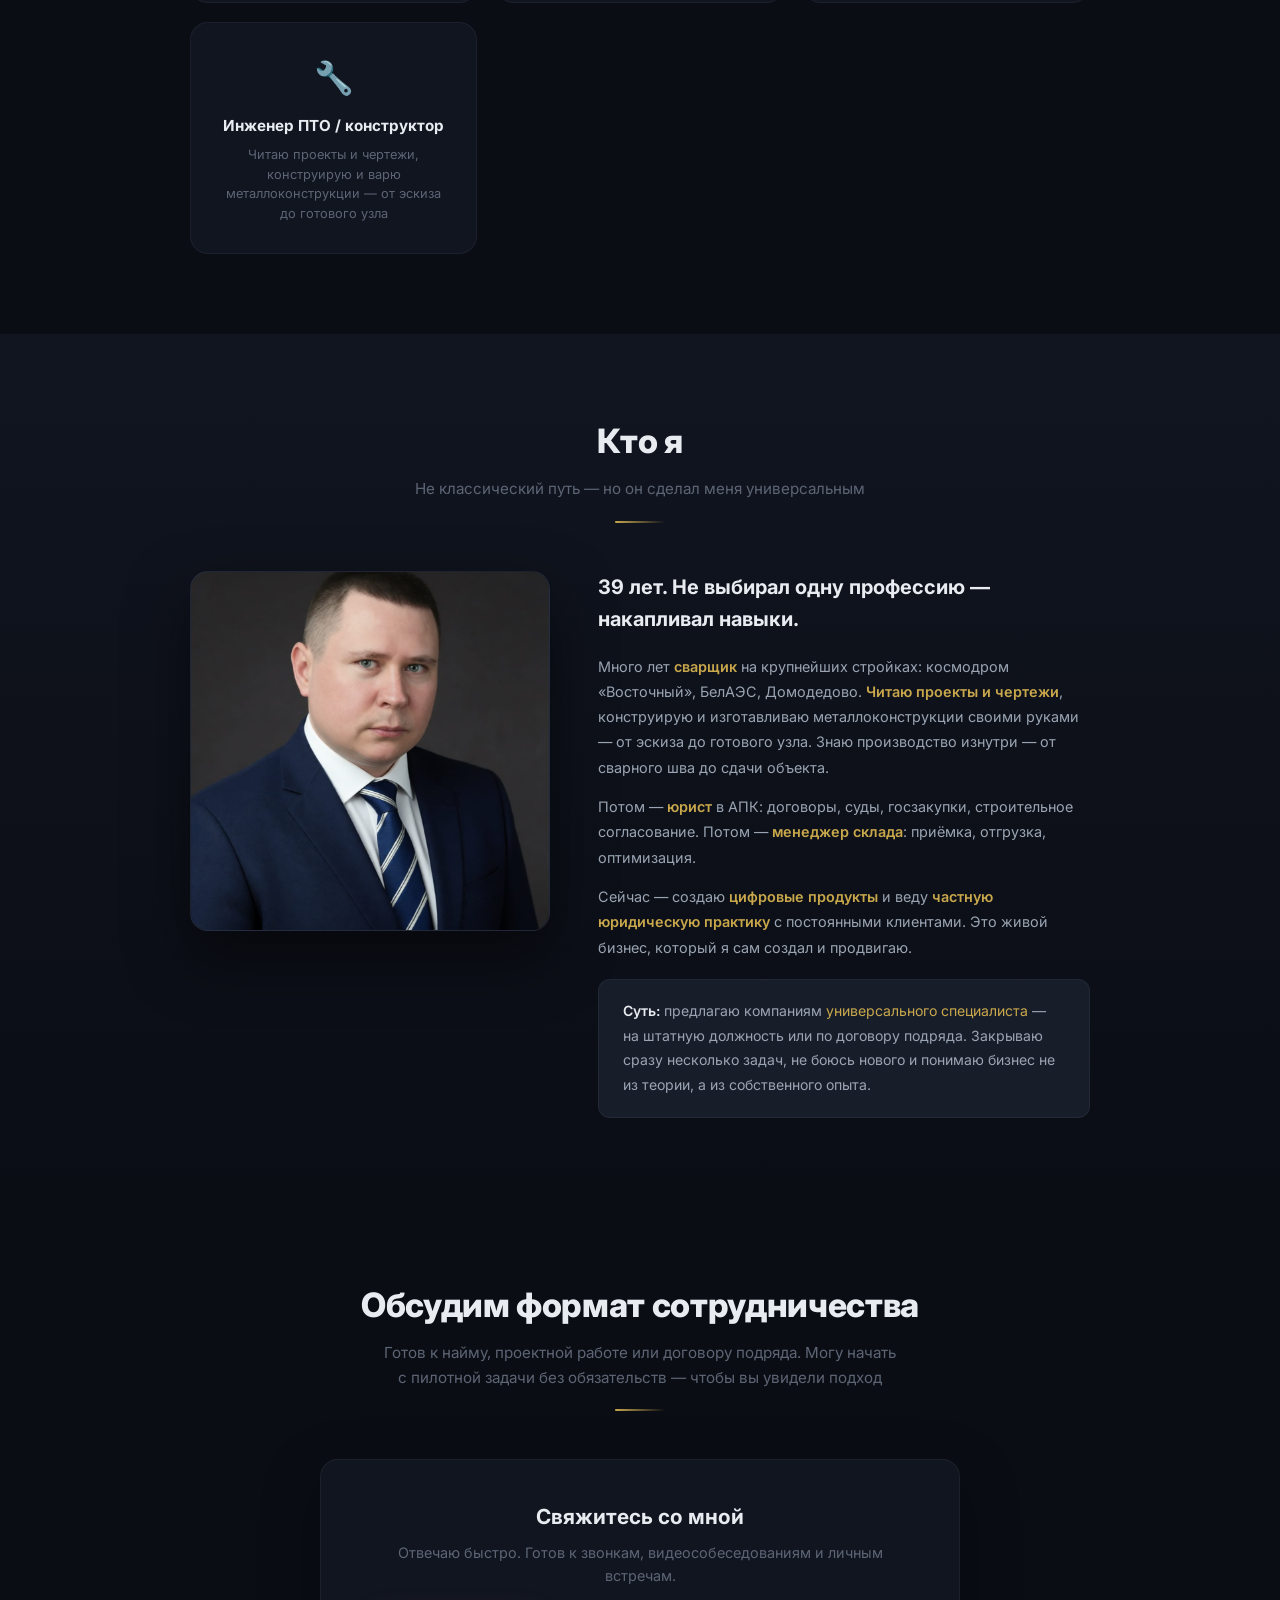
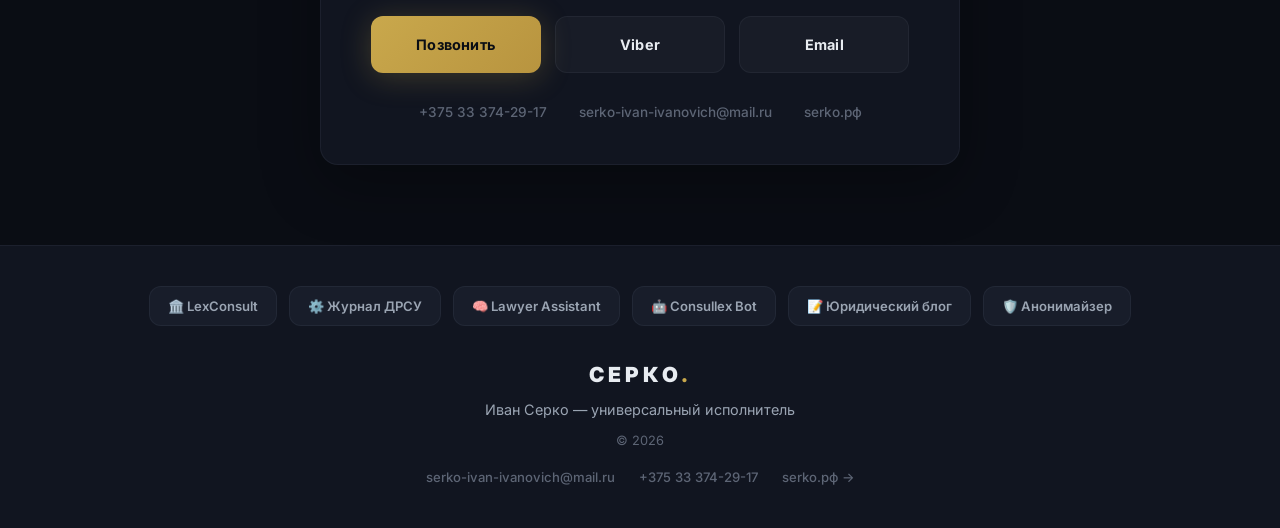
==== commit 002f3d17: "Главная снова noindex (личная страница), публичная только /услуги/; sitemap оставлен только для публ" ====
--- a/index.html
+++ b/index.html
@@ -3,7 +3,7 @@
 <head>
     <meta charset="UTF-8">
     <meta name="viewport" content="width=device-width, initial-scale=1.0, maximum-scale=1.0, user-scalable=no">
-    <meta name="robots" content="index, follow">
+    <meta name="robots" content="noindex, nofollow">
     <meta name="yandex-verification" content="c1726ae54fcb89b2">
     <title>Иван Серко — беру задачу от идеи до результата</title>
     <meta name="description" content="Иван Серко — универсальный специалист: автоматизация, сайты и боты, юридическая поддержка, закупки. 18+ лет опыта. Найм или договор подряда, работа по всей России.">
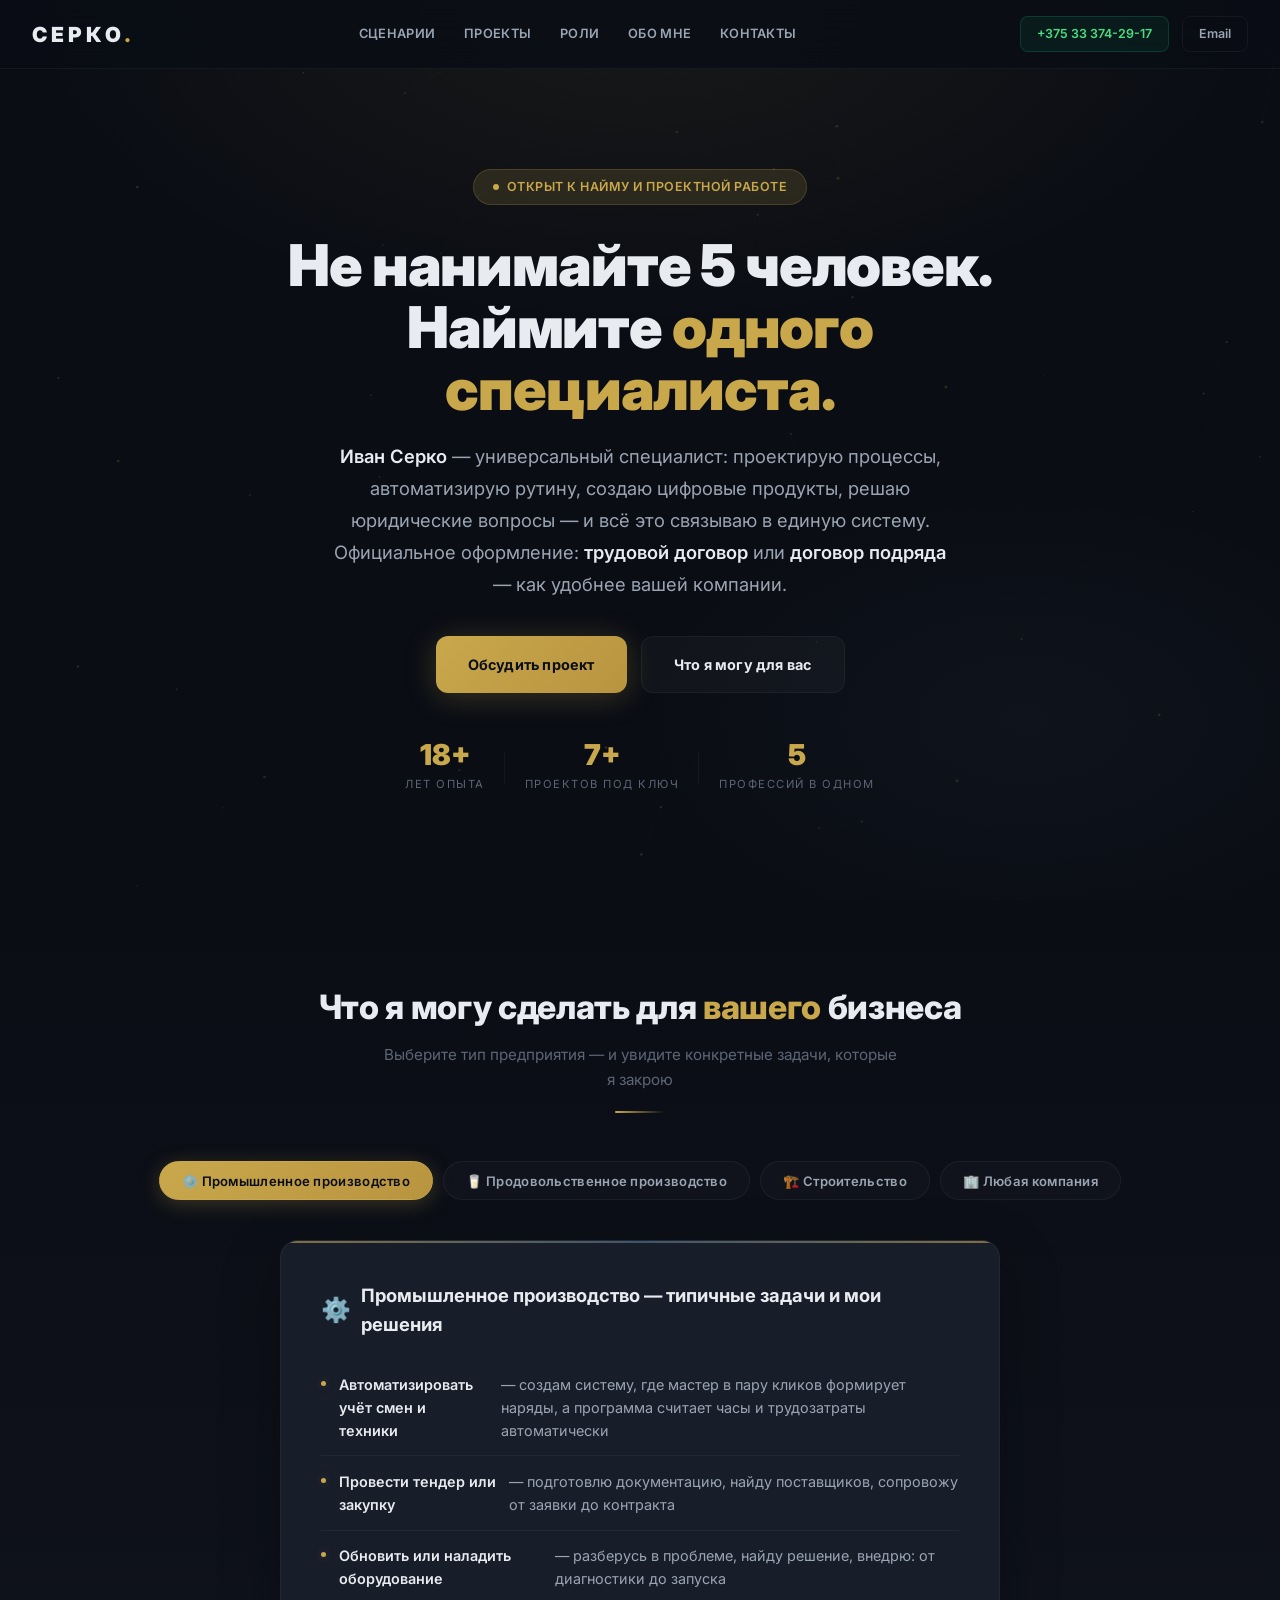
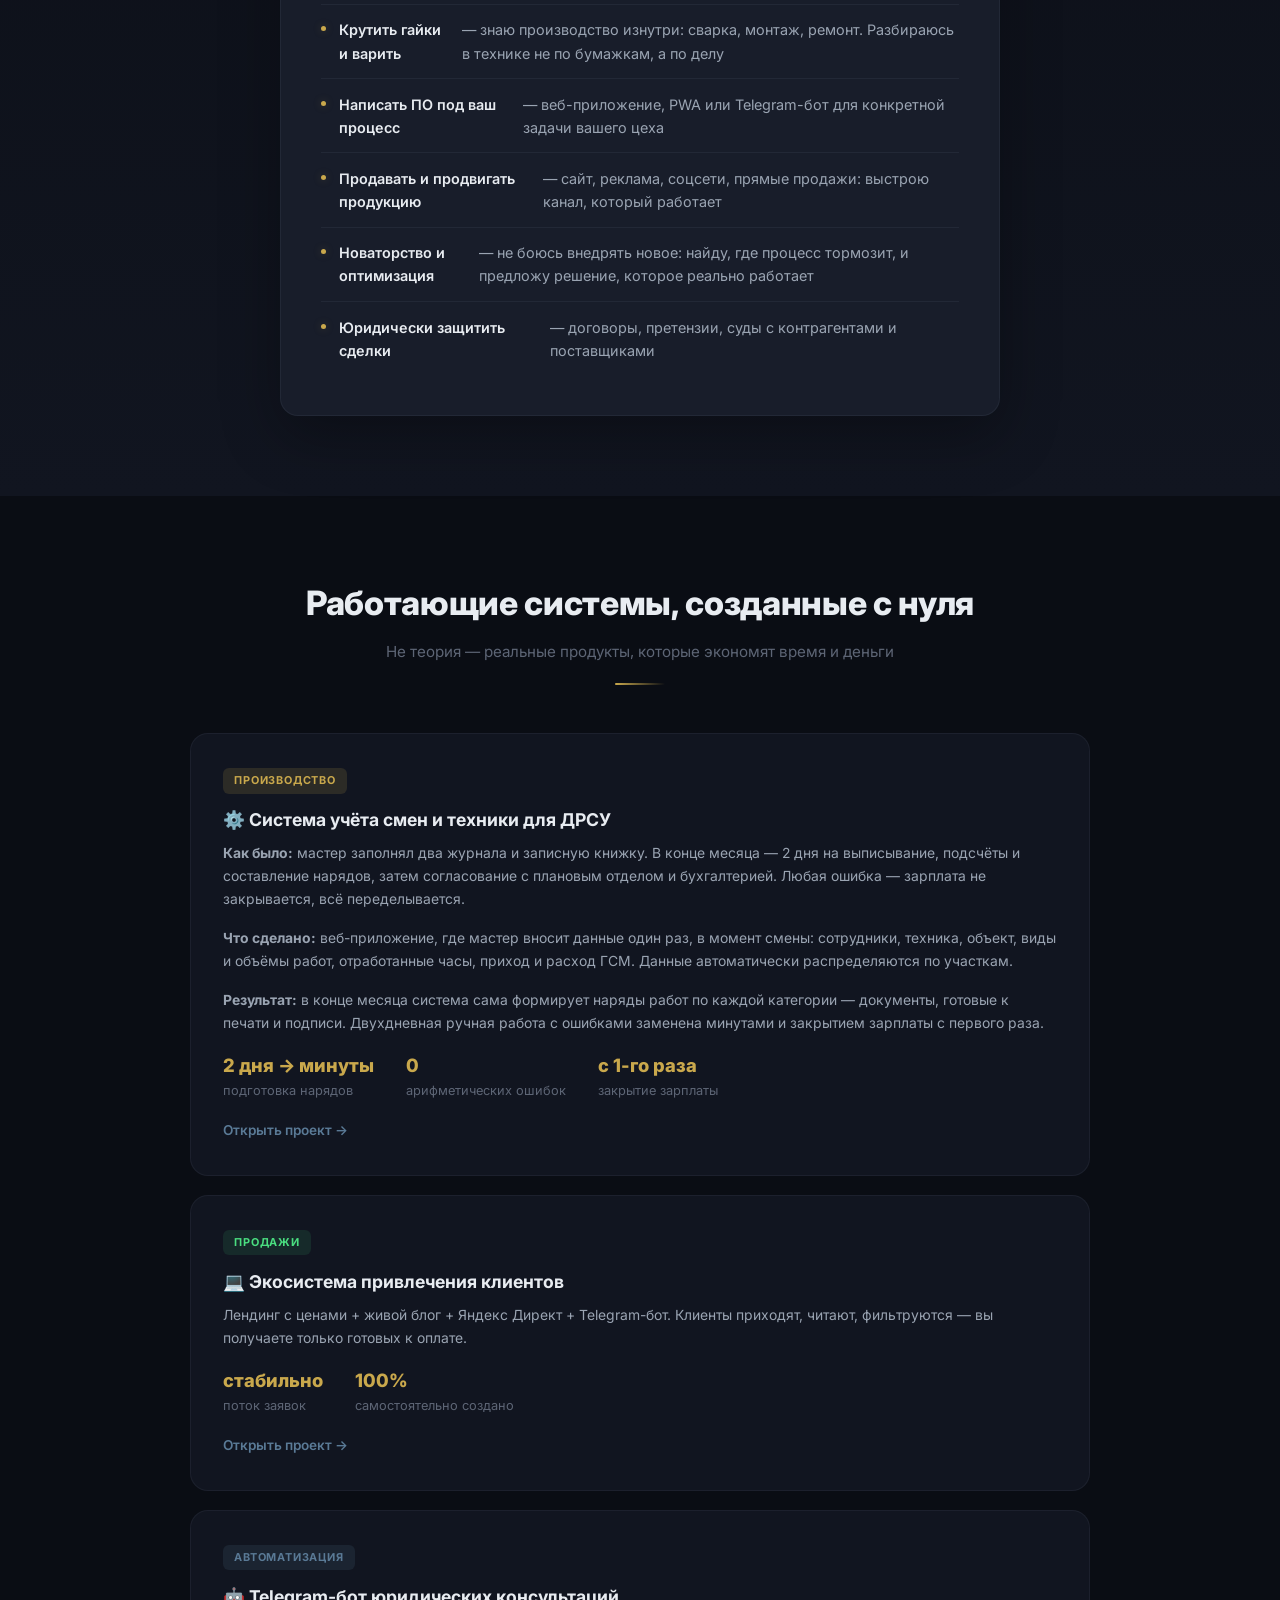
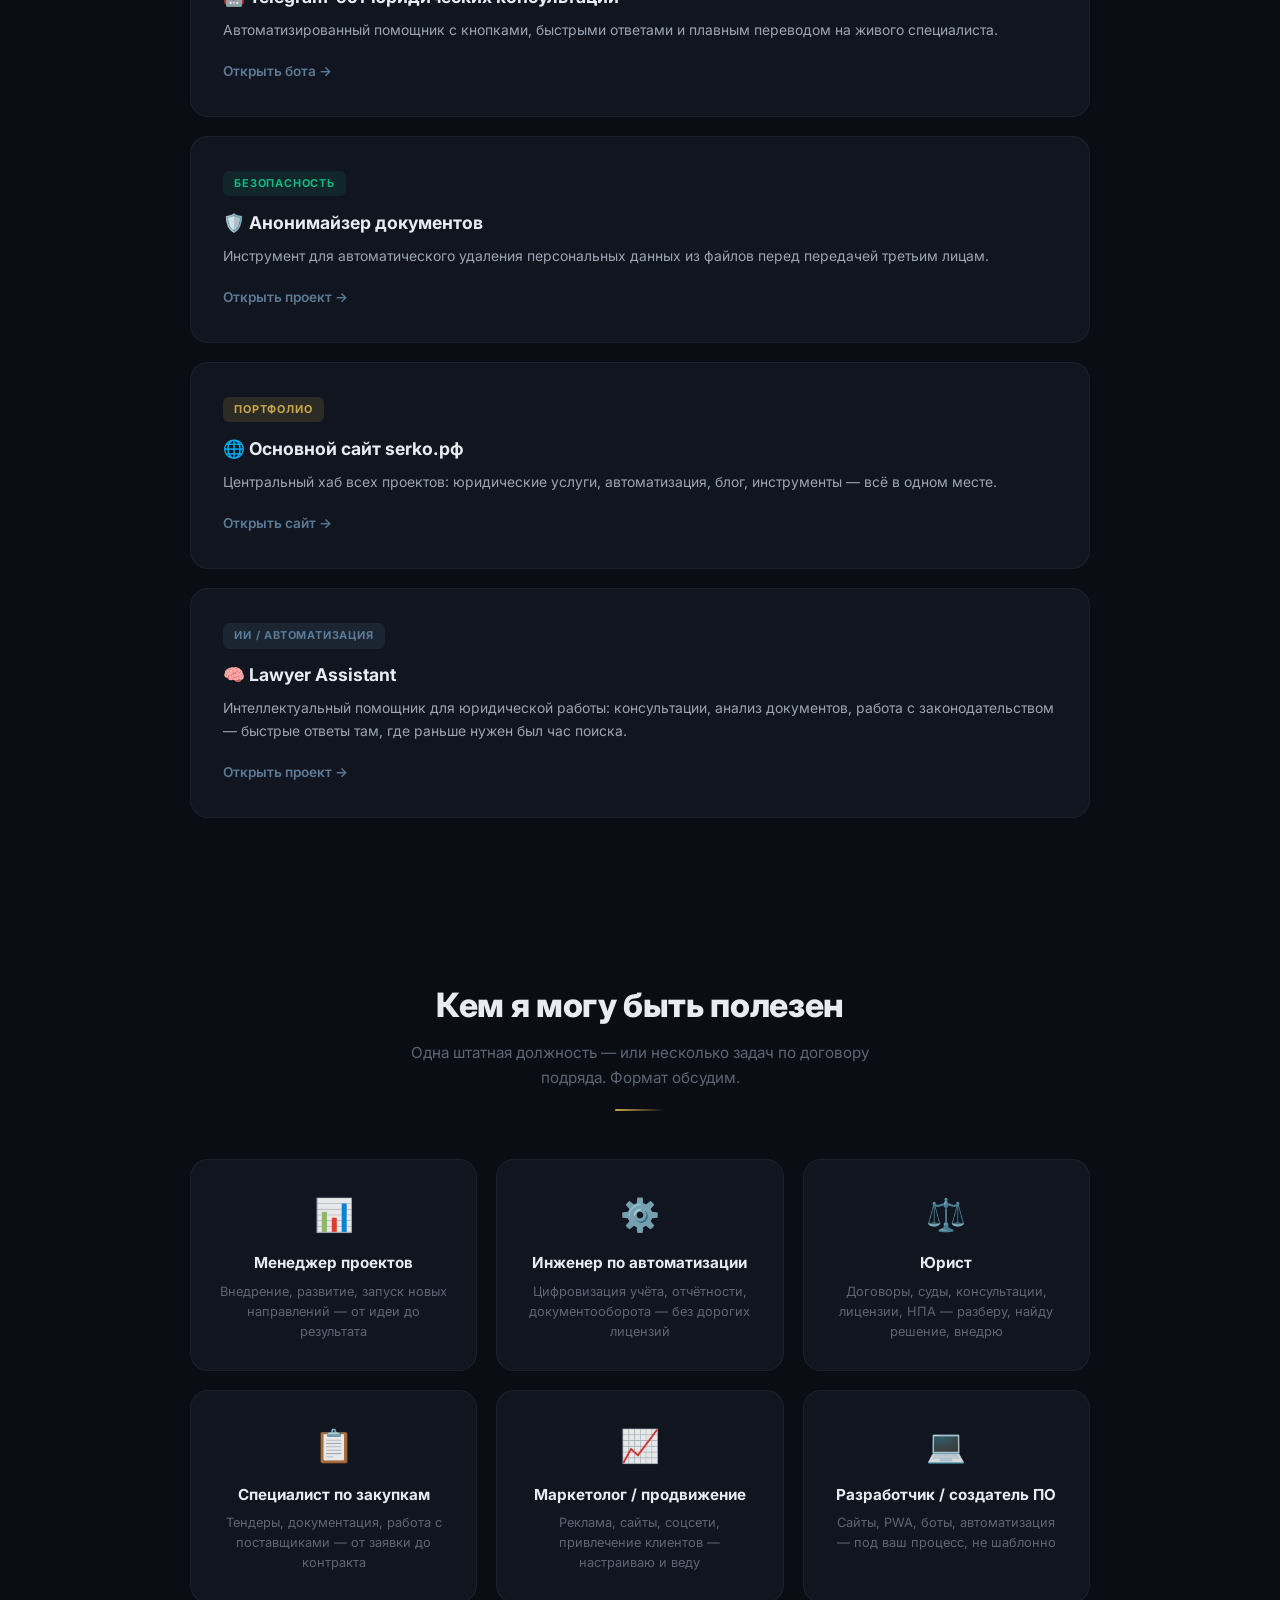
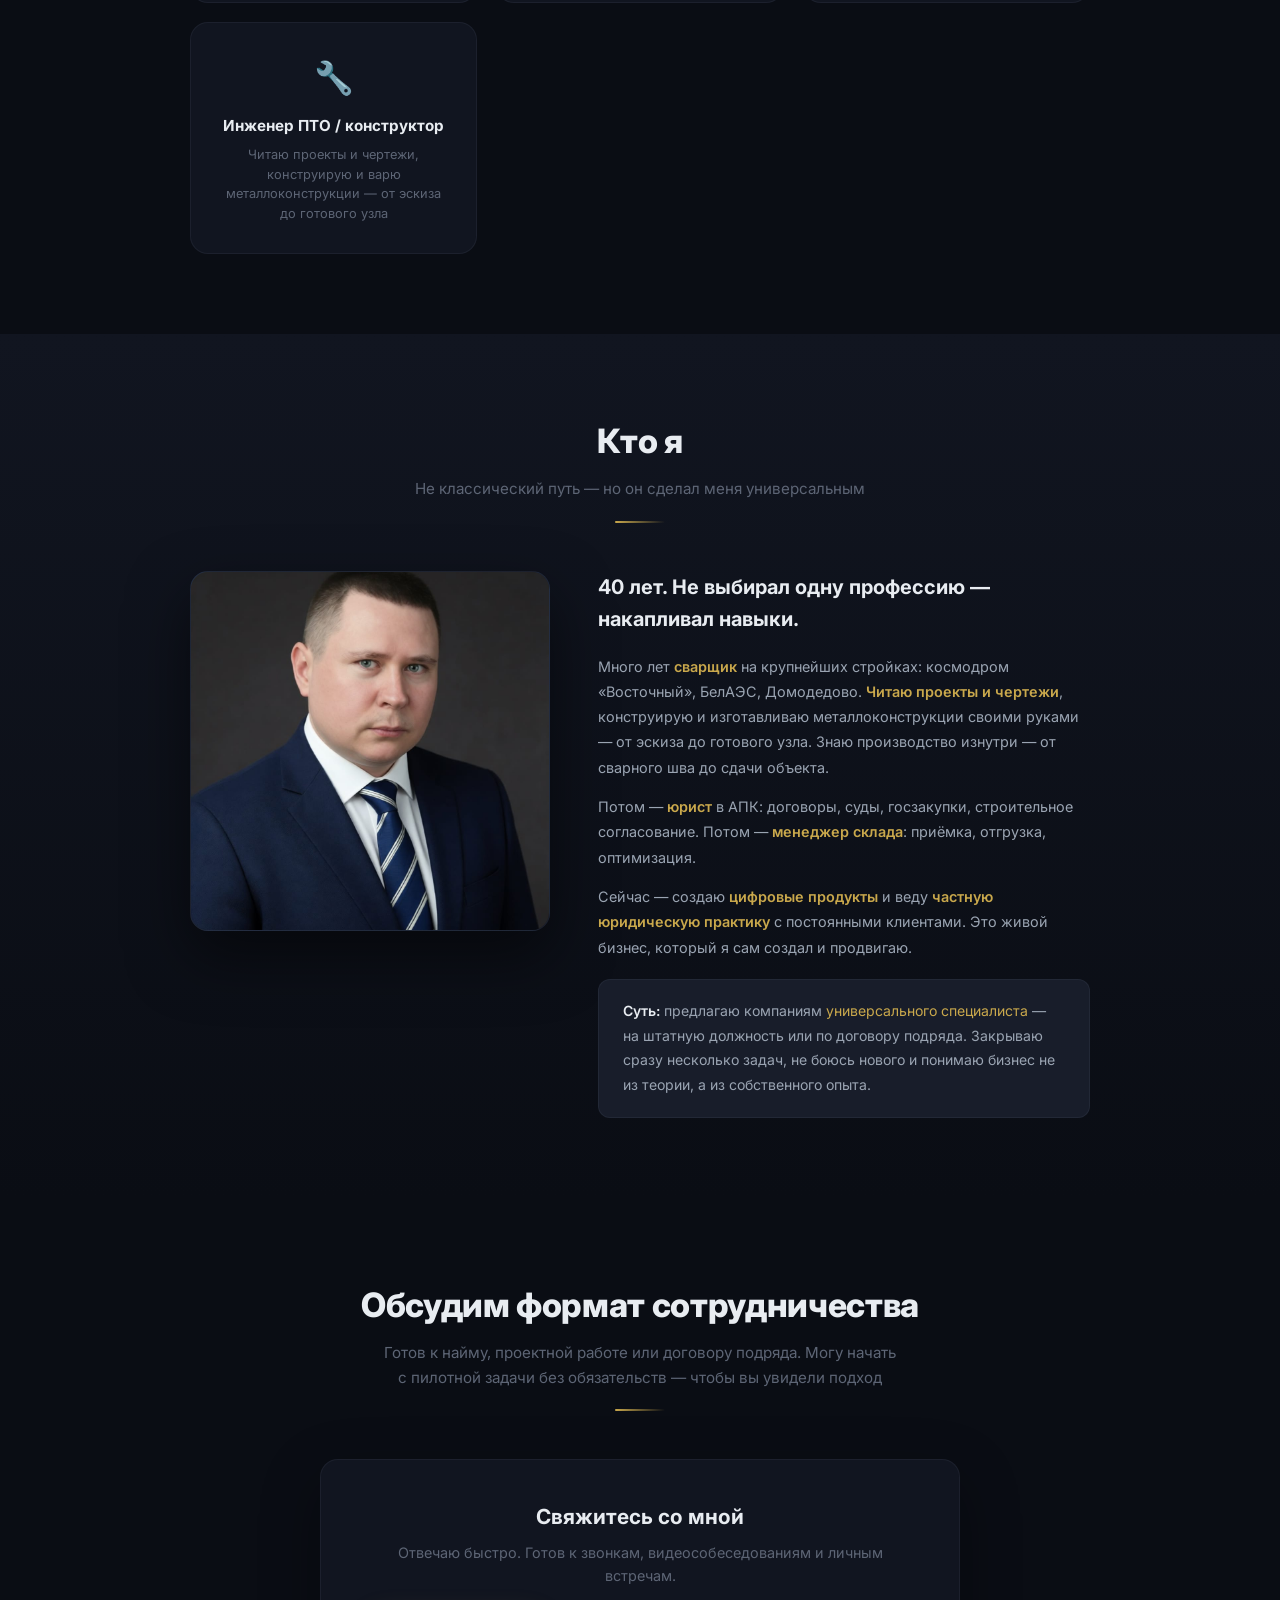
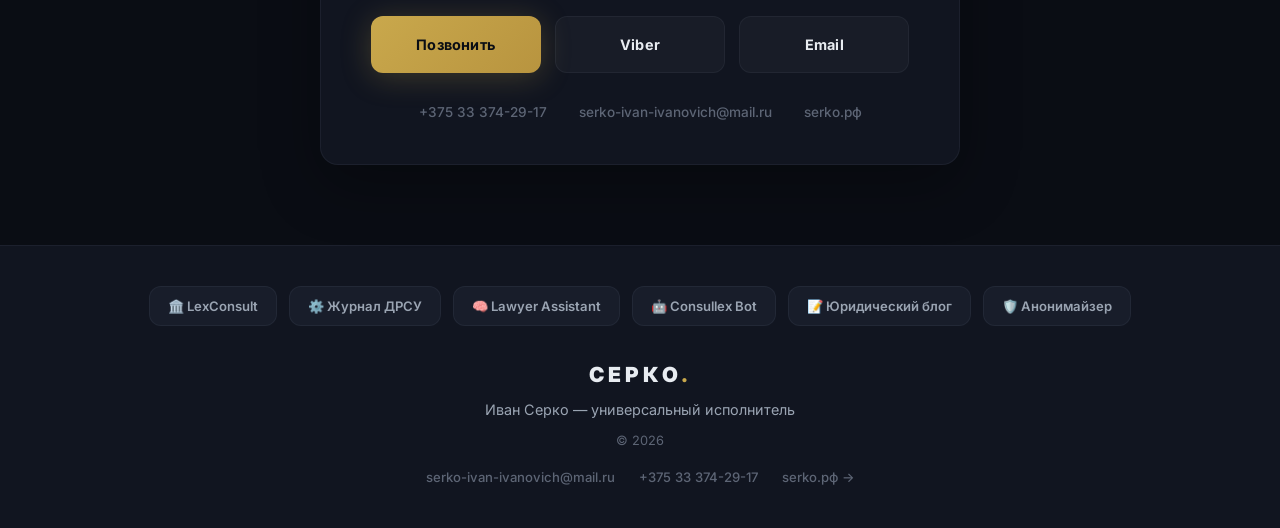
==== commit 9d6e81d8: "Возраст 39 → 40 лет" ====
--- a/index.html
+++ b/index.html
@@ -191,7 +191,7 @@
             <span class="fallback">👨‍💻</span>
         </div>
         <div class="about-text fade-in">
-            <h3>39 лет. Не выбирал одну профессию — накапливал навыки.</h3>
+            <h3>40 лет. Не выбирал одну профессию — накапливал навыки.</h3>
             <p>Много лет <strong>сварщик</strong> на крупнейших стройках: космодром «Восточный», БелАЭС, Домодедово. <strong>Читаю проекты и чертежи</strong>, конструирую и изготавливаю металлоконструкции своими руками — от эскиза до готового узла. Знаю производство изнутри — от сварного шва до сдачи объекта.</p>
             <p>Потом — <strong>юрист</strong> в АПК: договоры, суды, госзакупки, строительное согласование. Потом — <strong>менеджер склада</strong>: приёмка, отгрузка, оптимизация.</p>
             <p>Сейчас — создаю <strong>цифровые продукты</strong> и веду <strong>частную юридическую практику</strong> с постоянными клиентами. Это живой бизнес, который я сам создал и продвигаю.</p>
